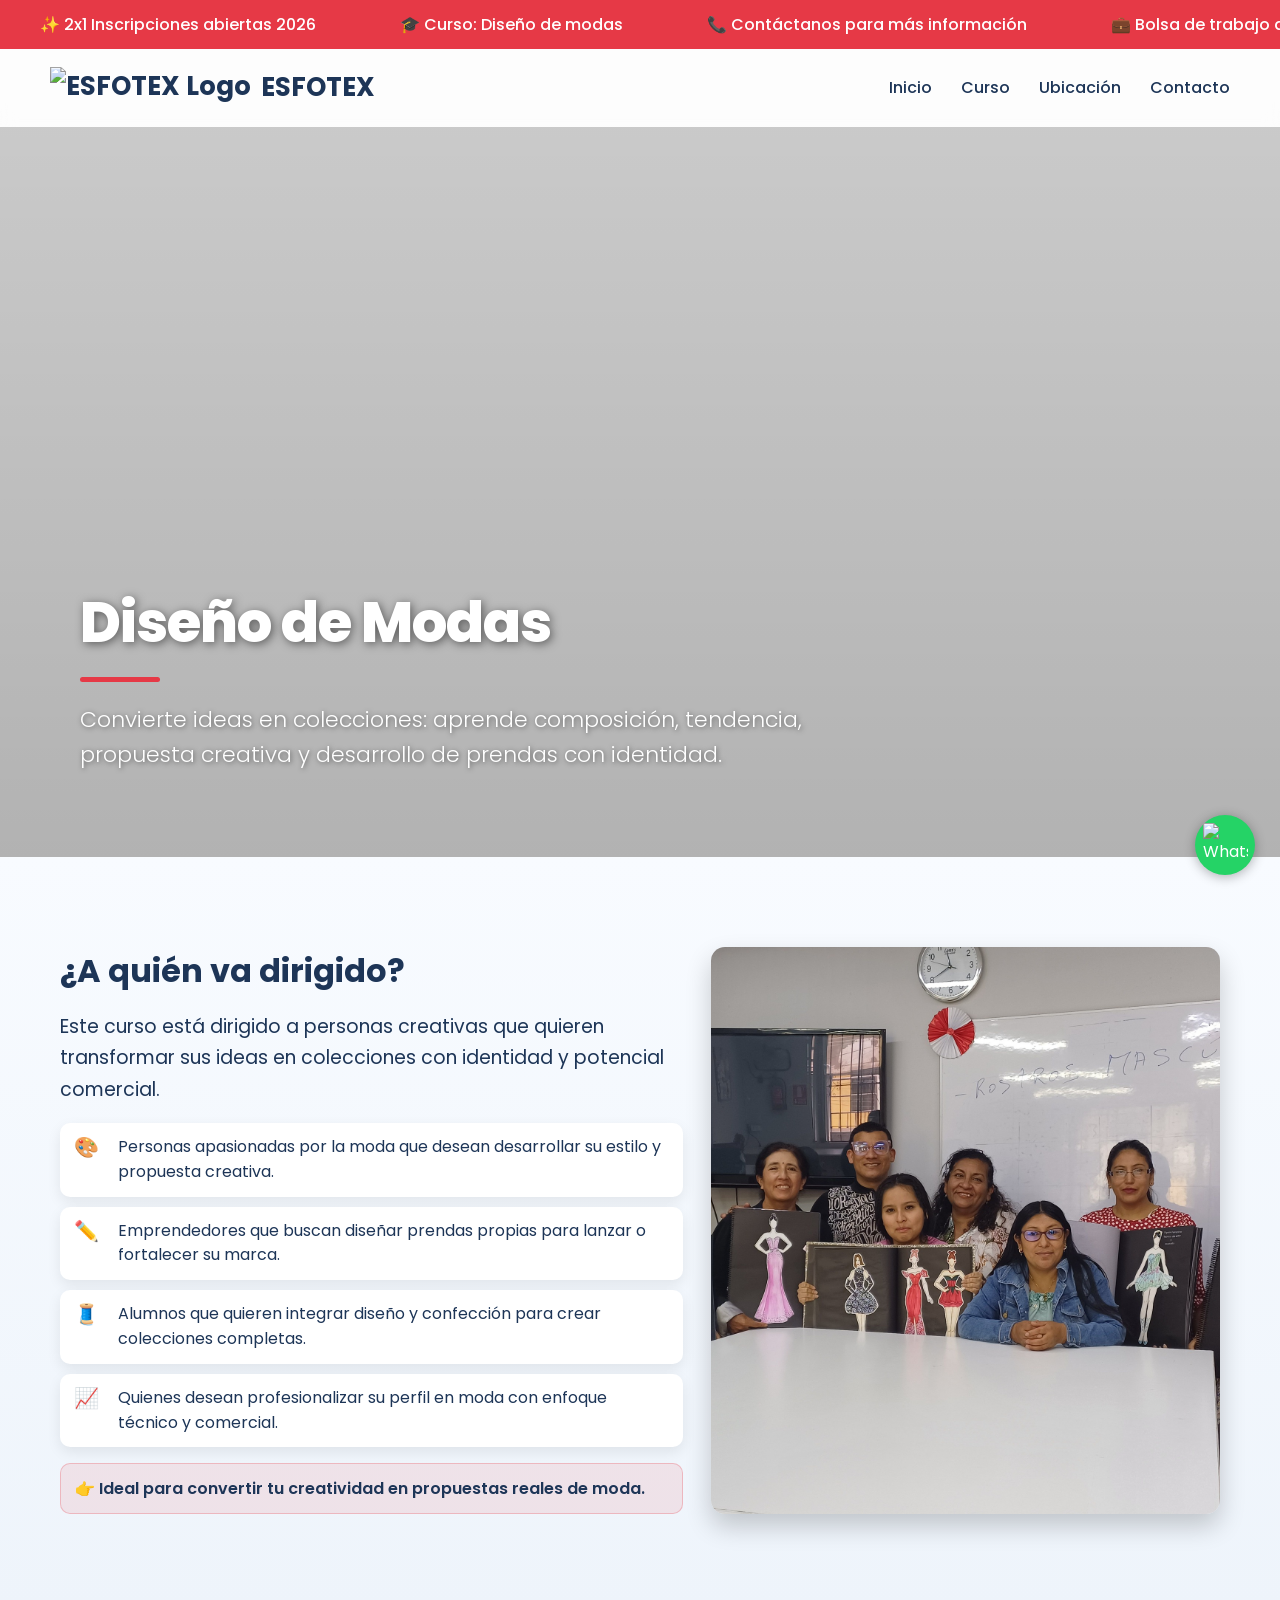
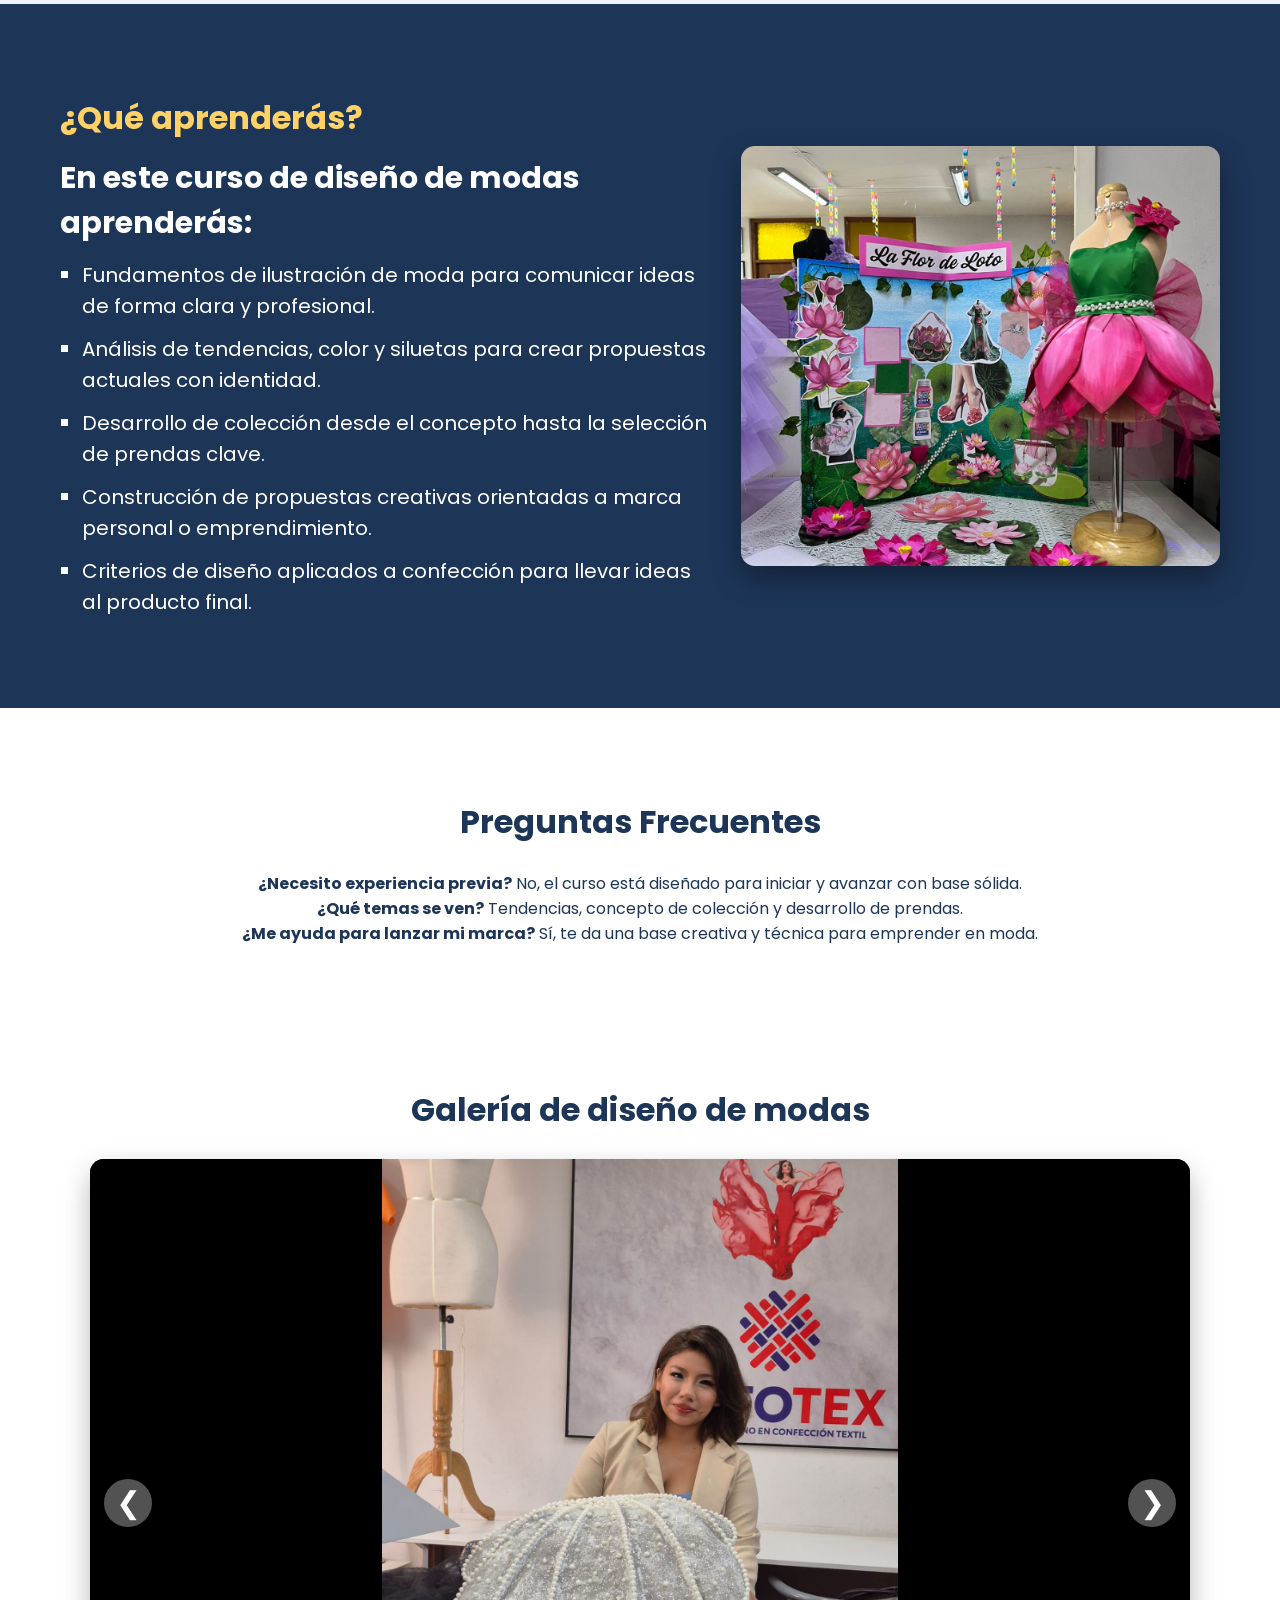
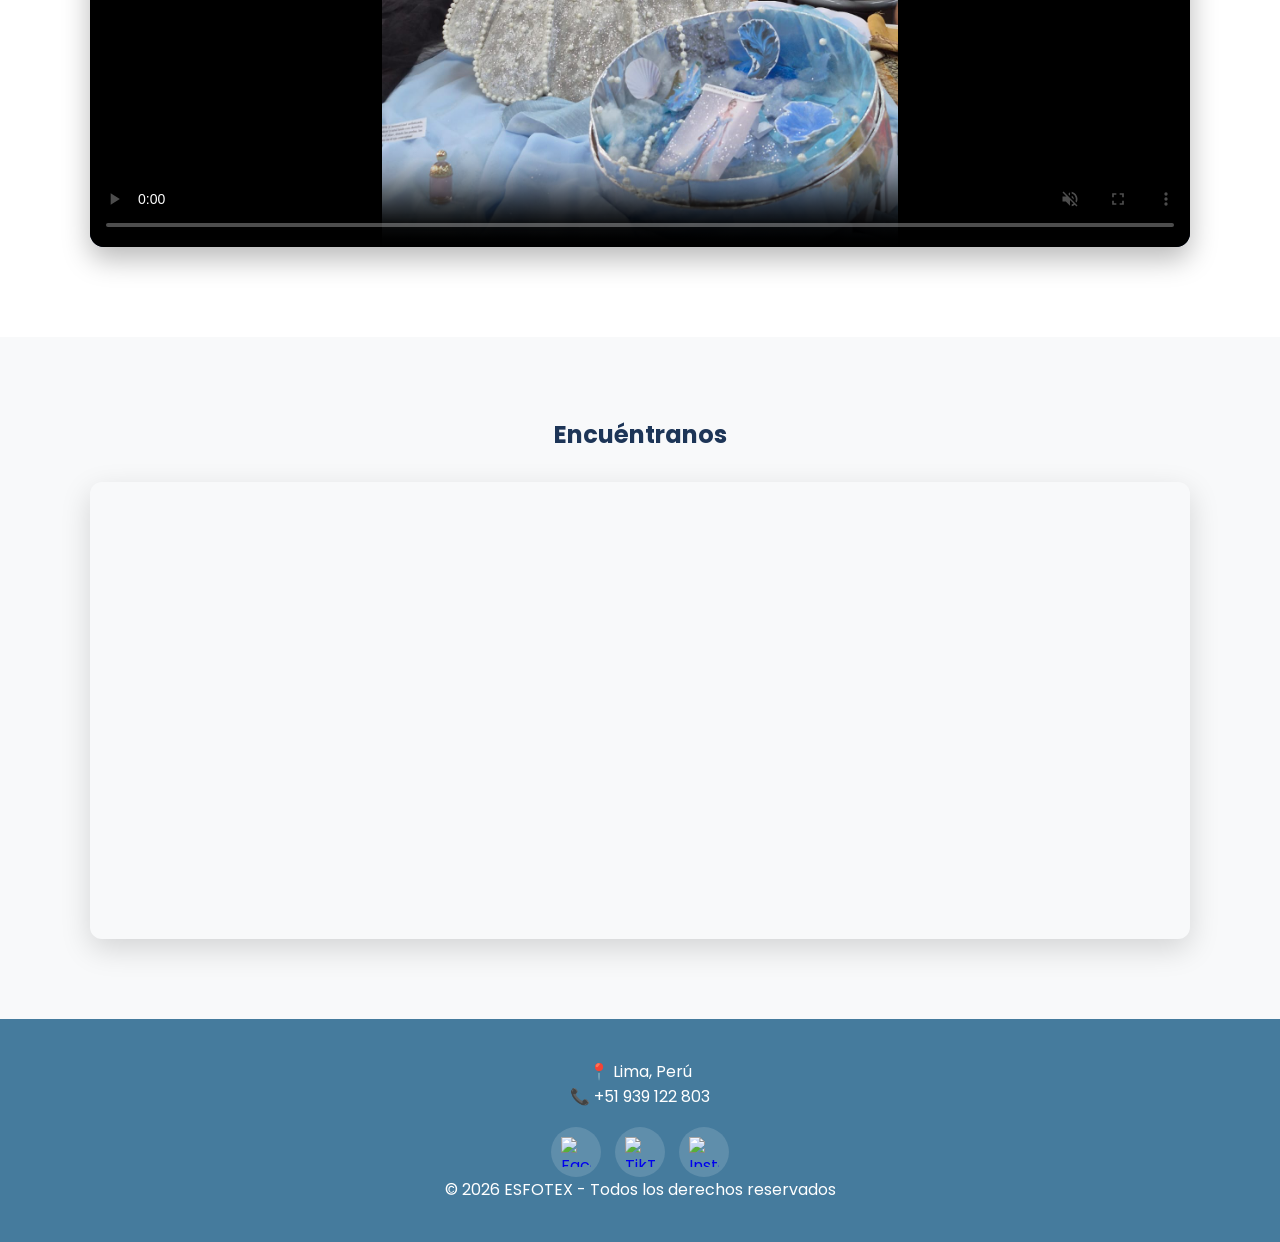
==== DiseñoDeModas.html @ ea26a4de "Mejora carruseles con video y ajustes SEO de dominio" ====
<!DOCTYPE html>
<html lang="es">
<head>
<meta charset="UTF-8">
<meta name="viewport" content="width=device-width, initial-scale=1.0">
<title>Curso de Diseño de Modas en Los Olivos | ESFOTEX</title>
<meta name="description" content="Curso de Diseño de Modas en Los Olivos, Lima. Aprende creatividad, tendencia y desarrollo de colecciones para confección profesional en ESFOTEX.">
<meta name="robots" content="index, follow">
<meta property="og:locale" content="es_PE">
<meta property="og:type" content="website">
<meta property="og:title" content="Curso de Diseño de Modas en Los Olivos | ESFOTEX">
<meta property="og:description" content="Formación en diseño, tendencia y desarrollo de prendas en Los Olivos.">
<meta property="og:image" content="img/diseño-portada.jpg">
<meta property="og:url" content="https://esfotex.edu.pe/DiseñoDeModas.html">
<meta property="og:site_name" content="ESFOTEX">
<meta name="twitter:card" content="summary_large_image">
<link rel="canonical" href="https://esfotex.edu.pe/DiseñoDeModas.html">
<link href="https://fonts.googleapis.com/css2?family=Poppins:wght@300;400;600;700&display=swap" rel="stylesheet">
<link rel="stylesheet" href="css/style.css">
<link rel="icon" type="image/png" href="img/logo.png">
<script type="application/ld+json">
{
	"@context": "https://schema.org",
	"@type": "Course",
	"name": "Diseño de Modas",
	"description": "Curso de diseño de modas orientado a creatividad, tendencias y desarrollo de colecciones.",
	"provider": {
		"@type": "Organization",
		"name": "ESFOTEX"
	},
	"educationalCredentialAwarded": "Certificación ESFOTEX",
	"inLanguage": "es",
	"about": ["diseño de modas", "colecciones", "confección", "Los Olivos"]
}
</script>
<script type="application/ld+json">
{
	"@context": "https://schema.org",
	"@type": "FAQPage",
	"mainEntity": [
		{
			"@type": "Question",
			"name": "¿Necesito saber dibujar para estudiar Diseño de Modas?",
			"acceptedAnswer": {
				"@type": "Answer",
				"text": "No es obligatorio. El curso te guía paso a paso en fundamentos de diseño, propuesta creativa y desarrollo de prendas."
			}
		},
		{
			"@type": "Question",
			"name": "¿Qué aprenderé en este curso?",
			"acceptedAnswer": {
				"@type": "Answer",
				"text": "Aprenderás tendencias, composición de colección, conceptos creativos y desarrollo de prendas con identidad."
			}
		},
		{
			"@type": "Question",
			"name": "¿Este curso me ayuda a crear mi marca?",
			"acceptedAnswer": {
				"@type": "Answer",
				"text": "Sí, te brinda base creativa y técnica para iniciar propuestas propias y proyectos de moda."
			}
		}
	]
}
</script>
</head>
<body>

<div class="marquee-bar">
	<div class="marquee-content">
		<a href="index.html#beneficios">✨ 2x1 Inscripciones abiertas 2026</a>
		<a href="#curso">🎓 Curso: Diseño de modas</a>
		<a href="#contacto">📞 Contáctanos para más información</a>
		<a href="https://wa.me/51939122803?text=Hola%20ESFOTEX%2C%20quisiera%20informaci%C3%B3n%20sobre%20sus%20cursos.%20%C2%BFMe%20pueden%20ayudar%3F">💼 Bolsa de trabajo disponible</a>
		<a href="index.html#quienes">🏆 +15 años de experiencia</a>
	</div>
</div>

<header>
	<div class="logo"><img src="img/logo.png" alt="ESFOTEX Logo" class="logo-img"> ESFOTEX</div>
	<nav id="nav">
		<a href="index.html">Inicio</a>
		<a href="#curso">Curso</a>
		<a href="#mapa">Ubicación</a>
		<a href="https://wa.me/51939122803?text=Hola%20ESFOTEX%2C%20quisiera%20informaci%C3%B3n%20sobre%20sus%20cursos.%20%C2%BFMe%20pueden%20ayudar%3F">Contacto</a>
	</nav>
	<div class="menu-toggle" onclick="toggleMenu()">☰</div>
</header>

<section id="hero" class="hero-large hero-course" style="background:linear-gradient(rgba(0,0,0,.2),rgba(0,0,0,.3)),url('img/diseño-portada.jpg');background-size:cover;background-position:center;">
	<div class="hero-course-copy">
		<h1>Diseño de Modas</h1>
		<p>Convierte ideas en colecciones: aprende composición, tendencia, propuesta creativa y desarrollo de prendas con identidad.</p>
	</div>
</section>

<section class="section audience-section">
	<div class="audience-layout">
		<div class="audience-copy">
			<h2>¿A quién va dirigido?</h2>
			<p class="audience-lead">Este curso está dirigido a personas creativas que quieren transformar sus ideas en colecciones con identidad y potencial comercial.</p>
			<ul class="audience-list">
				<li><span class="audience-icon">🎨</span><span>Personas apasionadas por la moda que desean desarrollar su estilo y propuesta creativa.</span></li>
				<li><span class="audience-icon">✏️</span><span>Emprendedores que buscan diseñar prendas propias para lanzar o fortalecer su marca.</span></li>
				<li><span class="audience-icon">🧵</span><span>Alumnos que quieren integrar diseño y confección para crear colecciones completas.</span></li>
				<li><span class="audience-icon">📈</span><span>Quienes desean profesionalizar su perfil en moda con enfoque técnico y comercial.</span></li>
			</ul>
			<p class="audience-note">👉 Ideal para convertir tu creatividad en propuestas reales de moda.</p>
		</div>
		<div class="audience-media">
			<img src="img/diseño_intro.jpg" alt="Curso de diseño de modas en ESFOTEX" loading="lazy">
		</div>
	</div>
</section>

<section id="curso" class="section course-learn-section">
	<div class="course-learn-layout">
		<div class="course-learn-copy">
			<h2>¿Qué aprenderás?</h2>
			<p class="course-learn-intro">En este curso de diseño de modas aprenderás:</p>
			<ul class="course-learn-list">
				<li>Fundamentos de ilustración de moda para comunicar ideas de forma clara y profesional.</li>
				<li>Análisis de tendencias, color y siluetas para crear propuestas actuales con identidad.</li>
				<li>Desarrollo de colección desde el concepto hasta la selección de prendas clave.</li>
				<li>Construcción de propuestas creativas orientadas a marca personal o emprendimiento.</li>
				<li>Criterios de diseño aplicados a confección para llevar ideas al producto final.</li>
			</ul>
		</div>
		<div class="fade-carousel" data-carousel-key="diseno-fade" aria-label="Carrusel de diseño de modas">
		</div>
	</div>
</section>

<section class="section">
	<h2>Preguntas Frecuentes</h2>
	<p><strong>¿Necesito experiencia previa?</strong> No, el curso está diseñado para iniciar y avanzar con base sólida.</p>
	<p><strong>¿Qué temas se ven?</strong> Tendencias, concepto de colección y desarrollo de prendas.</p>
	<p><strong>¿Me ayuda para lanzar mi marca?</strong> Sí, te da una base creativa y técnica para emprender en moda.</p>
</section>

<section class="section machine-gallery-section">
	<h2>Galería de diseño de modas</h2>
	<div class="machine-carousel" data-carousel-key="diseno-gallery" aria-label="Carrusel de diseño de modas">
		<button class="machine-carousel-btn machine-carousel-prev" type="button" aria-label="Imagen anterior">&#10094;</button>
		<button class="machine-carousel-btn machine-carousel-next" type="button" aria-label="Imagen siguiente">&#10095;</button>
	</div>
</section>

<section id="mapa" class="map-section">
	<h2>Encuéntranos</h2>
	<div class="map-container">
		<iframe src="https://www.google.com/maps/embed?pb=!1m18!1m12!1m3!1d3903.0002546383166!2d-77.08265209999999!3d-11.9744838!2m3!1f0!2f0!3f0!3m2!1i1024!2i768!4f13.1!3m3!1m2!1s0x9105cf167b0f1ec7%3A0x88a87dd2331f4fb0!2sESFOTEX!5e0!3m2!1ses!2spe!4v1771445108299!5m2!1ses!2spe" width="100%" height="450" style="border:0;" allowfullscreen="" loading="lazy" referrerpolicy="no-referrer-when-downgrade"></iframe>
	</div>
</section>

<footer id="contacto">
	<p>📍 Lima, Perú</p>
	<p>📞 +51 939 122 803</p>
	<div class="social-links" aria-label="Redes sociales ESFOTEX">
		<a href="https://www.facebook.com/esfotex" class="social-link" target="_blank" rel="noopener noreferrer" aria-label="Facebook ESFOTEX">
			<img src="img/Fb_icon.png" alt="Facebook" loading="lazy" decoding="async">
		</a>
		<a href="https://www.tiktok.com/@esfotexperu" class="social-link" target="_blank" rel="noopener noreferrer" aria-label="TikTok ESFOTEX">
			<img src="img/Tik_ico.png" alt="TikTok" loading="lazy" decoding="async">
		</a>
		<a href="https://www.instagram.com/esfotex" class="social-link" target="_blank" rel="noopener noreferrer" aria-label="Instagram ESFOTEX">
			<img src="img/Ig_ico.png" alt="Instagram" loading="lazy" decoding="async">
		</a>
	</div>
	<p>© 2026 ESFOTEX - Todos los derechos reservados</p>
</footer>

<a href="https://wa.me/51939122803?text=Hola%20ESFOTEX%2C%20quisiera%20informaci%C3%B3n%20sobre%20sus%20cursos.%20%C2%BFMe%20pueden%20ayudar%3F" class="whatsapp"><img src="img/WhatsApp_icon.png" alt="WhatsApp"></a>

<script src="js/carousels-config.js"></script>
<script src="js/script.js"></script>
</body>
</html>
---- css/style.css ----
:root{
--rojo:#e63946;
--rojo-hover:#d62839;
--azul:#1d3557;
--azul-claro:#457b9d;
--gris:#f8f9fa;
--blanco:#ffffff;
}

*{margin:0;padding:0;box-sizing:border-box;}

html{
scroll-behavior:smooth;
}

body{
font-family:'Poppins',sans-serif;
background:var(--blanco);
color:var(--azul);
}

section[id], footer[id]{
scroll-margin-top:130px;
}

/* MARQUEE BAR */
.marquee-bar{
background:var(--rojo);
color:white;
overflow:hidden;
white-space:nowrap;
padding:12px 0;
position:fixed;
top:0;
width:100%;
z-index:1001;
}

.marquee-content{
display:inline-block;
animation:marquee 30s linear infinite;
}

.marquee-content:hover{
animation-play-state:paused;
}

.marquee-content a{
color:white;
text-decoration:none;
padding:0 40px;
font-weight:500;
transition:opacity 0.3s;
}

.marquee-content a:hover{
opacity:0.8;
}

@keyframes marquee{
0%{transform:translateX(0);}
100%{transform:translateX(-50%);}
}

/* HEADER */
header{
display:flex;
justify-content:space-between;
align-items:center;
padding:20px 50px;
position:fixed;
top:47px;
width:100%;
background:rgba(255,255,255,0.95);
backdrop-filter:blur(8px);
z-index:1000;
}

.logo{
font-size:26px;
font-weight:700;
color:var(--azul);
display:flex;
align-items:center;
gap:10px;
}

.logo-img{
height:40px;
width:auto;
}

nav a{
margin-left:25px;
text-decoration:none;
color:var(--azul);
font-weight:500;
transition:.3s;
}

nav a:hover{color:var(--rojo);}

.menu-toggle{display:none; font-size:24px;cursor:pointer;}

/* HERO LARGE */
.hero-large{
height:90vh;
margin-top:47px;
background:linear-gradient(rgba(0,0,0,.2),rgba(0,0,0,.3)),url("../img/hero.png");
background-size:cover;
background-position:center;
display:flex;
align-items:center;
justify-content:flex-start;
color:white;
padding:20px 80px;
transition:background-image 1s ease-in-out;
position:relative;
overflow:hidden;
}

.hero-large > *{
position:relative;
z-index:1;
}

.hero-large.hero-fade-enabled{
background:none !important;
}

.hero-bg-layer{
position:absolute;
inset:0;
background-size:cover;
background-position:center;
pointer-events:none;
z-index:0;
}

.hero-bg-next{
opacity:0;
transition:opacity .65s ease-in-out;
}

.hero-bg-next.is-visible{
opacity:1;
}

.hero-text{
max-width:600px;
text-align:left;
animation:fadeInUp 1s ease;
}

.hero-course{
position:relative;
display:block;
}

.hero-course-copy{
position:absolute;
left:80px;
bottom:55px;
max-width:760px;
color:var(--blanco);
}

.hero-course-copy h1{
font-size:64px;
line-height:1.05;
margin-bottom:12px;
font-weight:800;
text-shadow:2px 4px 14px rgba(0,0,0,0.55);
}

.hero-course-copy p{
font-size:22px;
line-height:1.45;
font-weight:400;
text-shadow:1px 2px 10px rgba(0,0,0,0.55);
}

.hero-large h1{
font-size:56px;
font-weight:800;
margin-bottom:20px;
line-height:1.2;
text-shadow:2px 2px 10px rgba(0,0,0,0.5);
letter-spacing:-1px;
}

.hero-large h1::after{
content:'';
display:block;
width:80px;
height:5px;
background:var(--rojo);
margin-top:20px;
border-radius:3px;
}

.hero-large p{
font-size:22px;
margin-bottom:30px;
line-height:1.6;
font-weight:300;
text-shadow:1px 1px 5px rgba(0,0,0,0.5);
}

@keyframes fadeInUp{
0%{
opacity:0;
transform:translateY(30px);
}
100%{
opacity:1;
transform:translateY(0);
}
}

.btn-primary{
background:var(--rojo);
color:white;
padding:12px 30px;
border-radius:8px;
text-decoration:none;
transition:.4s;
}

.btn-primary:hover{
background:var(--rojo-hover);
transform:translateY(-3px);
}

/* SECTIONS */
.section{padding:90px 60px;text-align:center;}
.section h2{font-size:32px;margin-bottom:25px;color:var(--azul);}

.section-copy{
max-width:920px;
margin:0 auto 20px;
font-size:18px;
line-height:1.7;
}

.about-section{
padding:0;
}

.about-hero-full{
width:100%;
min-height:90vh;
background:linear-gradient(rgba(0,0,0,.25),rgba(0,0,0,.45)),url("../img/acercade.jpg");
background-size:cover;
background-position:center;
display:flex;
align-items:center;
justify-content:center;
padding:40px 24px;
}

.about-overlay{
width:min(1100px,100%);
text-align:center;
color:var(--blanco);
background:rgba(8,23,63,0.45);
border:1px solid rgba(255,255,255,0.28);
border-radius:18px;
backdrop-filter:blur(2px);
padding:36px 22px;
}

.about-overlay h2{
font-size:54px;
line-height:1.1;
margin-bottom:26px;
color:var(--blanco);
text-shadow:2px 2px 10px rgba(0,0,0,0.45);
}

.about-points{
display:grid;
grid-template-columns:repeat(3,minmax(0,1fr));
gap:14px;
}

.about-point-card{
margin:0;
padding:18px 16px;
border-radius:12px;
background:rgba(255,255,255,0.14);
border:1px solid rgba(255,255,255,0.3);
text-align:left;
}

.about-point-card h3{
margin:0 0 8px;
font-size:28px;
font-weight:700;
color:var(--blanco);
}

.about-point-card p{
margin:0;
font-size:16px;
line-height:1.6;
color:var(--blanco);
}

.audience-section{
background:linear-gradient(180deg,#f8fbff 0%, #eef4fb 100%);
}

.audience-layout{
max-width:1180px;
margin:0 auto;
display:grid;
grid-template-columns:1.1fr .9fr;
gap:28px;
align-items:stretch;
}

.audience-copy{
text-align:left;
}

.audience-copy h2{
margin-bottom:16px;
}

.audience-lead{
font-size:19px;
line-height:1.65;
margin-bottom:18px;
color:var(--azul);
}

.audience-list{
list-style:none;
display:grid;
gap:10px;
margin:0;
padding:0;
}

.audience-list li{
display:grid;
grid-template-columns:34px 1fr;
align-items:start;
gap:10px;
background:var(--blanco);
padding:12px 14px;
border-radius:10px;
box-shadow:0 5px 14px rgba(0,0,0,0.08);
line-height:1.55;
}

.audience-icon{
font-size:20px;
line-height:1.2;
}

.audience-note{
margin-top:16px;
padding:12px 14px;
background:rgba(230,57,70,0.1);
border:1px solid rgba(230,57,70,0.25);
border-radius:10px;
font-weight:600;
color:var(--azul);
}

.audience-media{
border-radius:14px;
overflow:hidden;
box-shadow:0 12px 26px rgba(0,0,0,0.2);
min-height:340px;
}

.audience-media img{
width:100%;
height:100%;
object-fit:cover;
display:block;
}

.course-learn-section{
background:var(--azul);
color:var(--blanco);
}

.course-learn-section h2{
color:#ffd166;
margin-bottom:14px;
}

.course-learn-layout{
max-width:1180px;
margin:0 auto;
display:grid;
grid-template-columns:1.15fr .85fr;
gap:34px;
align-items:center;
}

.course-learn-copy{
text-align:left;
}

.course-learn-intro{
font-size:30px;
font-weight:700;
margin-bottom:14px;
}

.course-learn-list{
list-style:square;
padding-left:22px;
display:grid;
gap:12px;
font-size:20px;
line-height:1.55;
}

.patronaje-learn-section{
background:linear-gradient(180deg,#ffffff 0%, #f6f9ff 100%);
}

.patronaje-learn-intro{
max-width:840px;
margin:0 auto 18px;
font-size:18px;
line-height:1.6;
color:var(--azul);
}

.patronaje-learn-grid{
max-width:980px;
margin:0 auto;
display:grid;
grid-template-columns:repeat(2,minmax(0,1fr));
gap:16px;
text-align:left;
}

.patronaje-learn-card{
background:var(--blanco);
border:1px solid #dce7f7;
border-radius:12px;
padding:0 16px;
box-shadow:0 8px 20px rgba(0,0,0,0.08);
}

.patronaje-learn-card summary{
cursor:pointer;
font-size:21px;
font-weight:700;
color:var(--azul-claro);
padding:16px 0;
}

.patronaje-learn-card ul{
margin:0 0 16px;
padding-left:20px;
display:grid;
gap:8px;
line-height:1.5;
color:var(--azul);
}

.patronaje-placeholder-slide{
display:flex;
align-items:center;
justify-content:center;
background:#e8eef8;
border:2px dashed #9aabcf;
border-radius:8px;
color:#667a99;
font-size:14px;
font-weight:500;
min-height:280px;
position:relative;
}

.patronaje-placeholder-slide::before{
content:"📸";
font-size:48px;
position:absolute;
top:50%;
left:50%;
transform:translate(-50%,-50%);
opacity:0.4;
}

.patronaje-track-section{
background:linear-gradient(180deg,#ffffff 0%, #f6f9ff 100%);
}

.patronaje-track-intro{
max-width:900px;
margin:0 auto 20px;
font-size:18px;
line-height:1.6;
color:var(--azul);
}

.patronaje-track-grid{
max-width:1180px;
margin:0 auto;
display:grid;
grid-template-columns:repeat(2,minmax(0,1fr));
gap:20px;
align-items:start;
text-align:left;
}

.patronaje-track-card{
background:var(--blanco);
border-radius:14px;
padding:16px;
box-shadow:0 10px 24px rgba(0,0,0,0.08);
}

.patronaje-track-card h3{
font-size:28px;
color:var(--azul-claro);
margin-bottom:12px;
}

.patronaje-mini-carousel{
aspect-ratio:16/9;
margin-bottom:28px;
}

.patronaje-track-details{
margin-top:20px;
}

.patronaje-track-details summary{
font-size:19px;
}

.fade-carousel{
position:relative;
width:100%;
min-height:420px;
border-radius:14px;
overflow:hidden;
box-shadow:0 12px 28px rgba(0,0,0,0.35);
}

.fade-slide{
position:absolute;
inset:0;
width:100%;
height:100%;
object-fit:cover;
opacity:0;
transition:opacity .9s ease;
}

.fade-slide.is-active{
opacity:1;
}

.machine-gallery-section{
padding-top:50px;
}

.machine-carousel{
position:relative;
max-width:1100px;
margin:0 auto;
aspect-ratio:16/10;
border-radius:14px;
overflow:hidden;
background:#08173f;
box-shadow:0 12px 28px rgba(0,0,0,0.28);
}

.machine-slide{
position:absolute;
inset:0;
width:100%;
height:100%;
display:block;
object-fit:contain;
opacity:0;
transition:opacity .9s ease;
z-index:0;
pointer-events:none;
}

.machine-slide[type="video"],
video.machine-slide{
background:#000;
}

.machine-slide.is-active{
opacity:1;
z-index:1;
pointer-events:auto;
}

.machine-carousel-btn{
position:absolute;
top:50%;
transform:translateY(-50%);
border:0;
width:48px;
height:48px;
border-radius:50%;
background:rgba(255,255,255,0.32);
color:var(--blanco);
font-size:30px;
line-height:1;
cursor:pointer;
display:grid;
place-items:center;
transition:background .25s ease, transform .2s ease;
z-index:2;
}

.machine-carousel-btn:hover{
background:rgba(255,255,255,0.5);
transform:translateY(-50%) scale(1.04);
}

.machine-carousel-prev{
left:14px;
}

.machine-carousel-next{
right:14px;
}

.section-cta{
display:inline-block;
margin-top:22px;
}

.pdf-preview{
max-width:1100px;
margin:auto;
}

.pdf-preview-frame{
width:100%;
height:600px;
border:0;
border-radius:12px;
}

.pdf-mobile-cta{
display:none;
}

.pdf-desktop-link{
display:block;
}

.dark{background:var(--azul);color:white;}
.dark h2{color:white;}

/* BENEFICIOS */
.beneficios-layout{
max-width:1100px;
margin:0 auto;
display:grid;
grid-template-columns:minmax(280px,420px) 1fr;
gap:24px;
align-items:start;
}

.benefits-grid{
display:grid;
gap:14px;
}

.benefit-card{
width:100%;
text-align:left;
border:none;
border-radius:12px;
padding:18px 18px;
background:rgba(255,255,255,0.14);
color:var(--blanco);
cursor:pointer;
transition:background .25s ease, transform .2s ease;
}

.benefit-card:hover{
transform:translateY(-2px);
background:rgba(255,255,255,0.2);
}

.benefit-card.is-active{
background:var(--blanco);
color:var(--azul);
}

.benefit-card-title{
display:block;
font-weight:600;
font-size:18px;
}

.benefit-mobile-detail{
display:none;
margin-top:10px;
font-size:15px;
line-height:1.5;
}

.beneficio-detalle{
background:var(--blanco);
color:var(--azul);
border-radius:14px;
padding:24px 24px;
min-height:220px;
text-align:left;
box-shadow:0 8px 24px rgba(0,0,0,0.12);
}

.beneficio-detalle h3{
margin-bottom:10px;
font-size:26px;
}

.beneficio-detalle p{
font-size:17px;
line-height:1.65;
}

/* GALERÍA */
.gallery-grid{
display:grid;
grid-template-columns:repeat(auto-fit,minmax(200px,1fr));
gap:15px;
}

.course-card{
text-decoration:none;
color:inherit;
display:block;
border-radius:8px;
transition:transform .3s ease;
box-shadow:0 8px 18px rgba(0,0,0,0.12);
}

.course-card:hover{
transform:scale(1.04);
box-shadow:0 14px 28px rgba(0,0,0,0.2);
}

.gallery-grid img{
width:100%;
height:180px;
object-fit:cover;
border-radius:8px;
}

.course-title{
margin-top:10px;
font-weight:600;
color:var(--azul);
}

.specializations-showcase{
background:linear-gradient(180deg,#ffffff 0%, #f3f7ff 100%);
}

.specializations-grid{
grid-template-columns:repeat(3,minmax(0,1fr));
gap:20px;
max-width:1180px;
margin:0 auto;
}

.specialization-card{
border-radius:14px;
overflow:hidden;
background:var(--blanco);
}

.specialization-card img{
height:230px;
object-fit:cover;
border-radius:14px 14px 0 0;
}

.specialization-card .course-title{
margin:0;
padding:12px 12px 14px;
font-size:17px;
line-height:1.4;
}

/* CERTIFICADO */
.certificado-section{
padding-top:40px;
padding-bottom:40px;
}

.certificado-subtitulo{
font-size:20px;
font-weight:500;
color:var(--azul-claro);
margin-bottom:10px;
}

.certificado-nombre{
font-size:36px;
font-weight:700;
color:var(--azul);
margin-bottom:18px;
}

.certificado-img{
width:min(100%,900px);
height:auto;
border-radius:12px;
box-shadow:0 10px 25px rgba(0,0,0,0.15);
}

.certificado-trigger{
border:none;
background:transparent;
padding:0;
cursor:pointer;
}

.certificado-trigger .certificado-img{
transition:transform .25s ease;
}

.certificado-trigger:hover .certificado-img{
transform:scale(1.02);
}

.lightbox{
position:fixed;
inset:0;
display:none;
align-items:center;
justify-content:center;
padding:20px;
background:rgba(0,0,0,0.85);
z-index:1200;
}

.lightbox.open{
display:flex;
}

.lightbox-img{
max-width:min(100%,1100px);
max-height:90vh;
width:auto;
height:auto;
border-radius:12px;
box-shadow:0 12px 35px rgba(0,0,0,0.4);
}

.lightbox-close{
position:absolute;
top:18px;
right:24px;
border:none;
background:transparent;
color:var(--blanco);
font-size:44px;
line-height:1;
cursor:pointer;
}

/* HORARIOS */
.horarios-intro{
max-width:900px;
margin:0 auto 28px;
}

.horarios-grid{
display:grid;
grid-template-columns:repeat(auto-fit,minmax(250px,1fr));
gap:20px;
max-width:1100px;
margin:0 auto;
}

.horario-card{
background:var(--blanco);
border-radius:12px;
padding:24px 20px;
box-shadow:0 8px 18px rgba(0,0,0,0.1);
text-align:left;
}

.horario-card h3{
color:var(--azul);
margin-bottom:12px;
font-size:22px;
}

.horario-card p{
margin-bottom:8px;
}

.horario-cursos{
color:var(--azul-claro);
font-weight:600;
}

/* TESTIMONIOS */
.testimonials-grid{
display:flex;
gap:20px;
flex-wrap:wrap;
justify-content:center;
}

.testimonial{
background:var(--blanco);
padding:20px;
border-radius:8px;
width:250px;
font-style:italic;
}

/* CTA FINAL */
.cta{
background:var(--rojo);
color:white;
padding:60px 20px;
text-align:center;
}

.cta h2{
margin-bottom:20px;
}

.cta .btn-primary{
display:inline-block;
background:var(--rojo-hover);
border:2px solid var(--blanco);
}

.faq-section{
background:var(--gris);
}

.faq-list{
max-width:920px;
margin:0 auto;
display:grid;
gap:12px;
text-align:left;
}

.faq-item{
background:var(--blanco);
border-radius:10px;
padding:0 16px;
box-shadow:0 6px 16px rgba(0,0,0,0.08);
}

.faq-item summary{
cursor:pointer;
font-weight:600;
color:var(--azul);
padding:16px 0;
}

.faq-item p{
padding:0 0 16px;
line-height:1.6;
color:var(--azul);
}

/* FOOTER */
footer{
background:var(--azul-claro);
color:white;
padding:40px;
text-align:center;
}

.footer-grid{
max-width:1200px;
margin:0 auto;
display:grid;
grid-template-columns:repeat(4,minmax(0,1fr));
gap:18px;
align-items:start;
}

.footer-title{
font-size:34px;
margin-bottom:20px;
color:var(--blanco);
}

.footer-item{
display:flex;
flex-direction:column;
align-items:center;
text-align:center;
padding:10px 8px;
}

.footer-icon{
width:46px;
height:46px;
object-fit:contain;
margin-bottom:10px;
}

.footer-item h3{
font-size:22px;
margin-bottom:8px;
color:var(--blanco);
}

.footer-item p{
font-size:16px;
line-height:1.5;
}

.footer-copy{
margin-top:22px;
font-size:14px;
opacity:.95;
}

.social-links{
display:flex;
justify-content:center;
align-items:center;
gap:14px;
margin-top:18px;
}

.social-link{
display:inline-flex;
align-items:center;
justify-content:center;
width:50px;
height:50px;
border-radius:50%;
background:rgba(255,255,255,0.14);
transition:transform .2s ease, background .2s ease;
}

.social-link:hover{
transform:translateY(-2px);
background:rgba(255,255,255,0.22);
}

.social-link img{
width:30px;
height:30px;
object-fit:contain;
}

/* WHATSAPP FLOAT */
.whatsapp{
position:fixed;
bottom:25px;
right:25px;
background:#25D366;
color:white;
width:60px;
height:60px;
border-radius:50%;
display:flex;
align-items:center;
justify-content:center;
text-decoration:none;
box-shadow:0 2px 12px rgba(0,0,0,.3);
}

.whatsapp img{
width:45px;
height:45px;
object-fit:contain;
}

/* RESPONSIVE */
@media(max-width:1024px){
.specializations-grid{
grid-template-columns:repeat(2,minmax(0,1fr));
}
}

@media(max-width:768px){
nav{display:none;flex-direction:column;background:white;position:absolute;top:80px;right:20px;padding:15px;border-radius:8px;box-shadow:0 8px 30px rgba(0,0,0,0.1);}
nav.active{display:flex;}
.menu-toggle{display:block;}

.hero-large{padding:20px 30px;}
.hero-large h1{font-size:36px;}
.hero-large p{font-size:18px;}

.section{
padding:70px 24px;
}

.section-copy{
font-size:16px;
}

.about-grid{
grid-template-columns:1fr;
}

.about-hero{
min-height:360px;
justify-content:center;
padding:20px;
background:linear-gradient(180deg, rgba(8,23,63,0.38) 0%, rgba(8,23,63,0.82) 100%),url("../img/acercade.jpg");
background-size:cover;
background-position:center;
}

.about-hero-content{
max-width:100%;
padding:20px 18px;
}

.about-hero-content h2{
font-size:33px;
}

.about-hero-content p{
font-size:16px;
}

.about-card-wide{
grid-column:auto;
}

.about-card h3,
.about-objectives summary{
font-size:21px;
}

.course-learn-layout{
grid-template-columns:1fr;
gap:22px;
}

.specializations-grid{
grid-template-columns:1fr;
gap:16px;
}

.specialization-card img{
height:220px;
}

.audience-layout{
grid-template-columns:1fr;
}

.audience-lead{
font-size:17px;
}

.audience-media{
min-height:240px;
}

.course-learn-intro{
font-size:22px;
}

.course-learn-list{
font-size:20px;
}

.patronaje-learn-grid{
grid-template-columns:1fr;
}

.patronaje-placeholder-slide{
min-height:220px;
}

.patronaje-placeholder-slide::before{
font-size:36px;
}

.patronaje-learn-card summary{
font-size:19px;
}

.patronaje-track-grid{
grid-template-columns:1fr;
}

.patronaje-track-card h3{
font-size:24px;
}

.fade-carousel{
min-height:260px;
}

.machine-carousel{
aspect-ratio:4/3;
}

.machine-carousel-btn{
width:40px;
height:40px;
font-size:24px;
}

.hero-course-copy{
left:30px;
bottom:30px;
max-width:88%;
}

.hero-course-copy h1{
font-size:40px;
}

.hero-course-copy p{
font-size:17px;
}

.pdf-preview-frame{
display:none;
}

.pdf-mobile-cta{
display:block;
margin-top:12px;
}

.pdf-mobile-cta .btn-primary{
display:inline-block;
}

.pdf-desktop-link{
display:none;
}

.certificado-nombre{
font-size:28px;
}

.certificado-subtitulo{
font-size:18px;
}

.beneficios-layout{
grid-template-columns:1fr;
}

.beneficio-detalle{
display:none;
}

.benefit-card{
background:rgba(255,255,255,0.16);
}

.benefit-card.is-active{
background:rgba(255,255,255,0.25);
color:var(--blanco);
}

.benefit-card.is-active .benefit-mobile-detail{
display:block;
}

.footer-grid{
display:flex;
gap:10px;
overflow-x:auto;
padding-bottom:8px;
scroll-snap-type:x mandatory;
}

.footer-item{
flex:0 0 170px;
scroll-snap-align:start;
background:rgba(255,255,255,0.08);
border-radius:10px;
}

.footer-title{
font-size:28px;
}

.footer-item h3{
font-size:18px;
}

.footer-item p{
font-size:14px;
}

.footer-copy{
margin-top:16px;
}

.social-links{
margin-top:14px;
gap:10px;
}

.social-link{
width:44px;
height:44px;
}

.social-link img{
width:26px;
height:26px;
}
}

.slider-section{
padding:80px 0;
background:#f8f9fa;
}

.slider{

position:relative;
max-width:1100px;
margin:auto;
overflow:hidden;
border-radius:12px;
box-shadow:0 10px 30px rgba(0,0,0,0.2);

}

.slides{

display:flex;
transition:transform 0.5s ease;

}

.slide{

min-width:100%;
height:450px;
object-fit:cover;

}

/* botones */

.prev, .next{

position:absolute;
top:50%;
transform:translateY(-50%);
background:rgba(0,0,0,0.5);
color:white;
border:none;
font-size:30px;
padding:10px 15px;
cursor:pointer;
border-radius:5px;

}

.prev{left:10px;}
.next{right:10px;}

.prev:hover, .next:hover{
background:var(--rojo);
}

/* dots */

.dots{

position:absolute;
bottom:15px;
width:100%;
text-align:center;

}

.dot{

height:12px;
width:12px;
margin:0 5px;
background:#ccc;
display:inline-block;
border-radius:50%;
cursor:pointer;

}

.dot.active{
background:var(--rojo);
}

.map-section{

padding:80px 20px;
text-align:center;
background:#f8f9fa;

}

.map-section h2{

color:var(--azul);
margin-bottom:30px;

}

.map-container{

max-width:1100px;
margin:auto;
border-radius:12px;
overflow:hidden;
box-shadow:0 10px 30px rgba(0,0,0,0.15);

}


/* ============================= */
/* ESTRUCTURA ACADÉMICA */
/* ============================= */

.estructura {
    padding: 100px 5%;
    background: linear-gradient(135deg, #0f2a6b, #d62828);
    border-radius: 40px;
    margin: 80px auto;
    color: white;
}

.estructura-container {
    max-width: 1300px;
    margin: auto;
}

.subtitulo {
    letter-spacing: 2px;
    font-size: 14px;
    font-weight: 600;
    opacity: 0.8;
    margin-bottom: 30px;
}

.estructura-top {
    display: flex;
    justify-content: space-between;
    align-items: flex-start;
    flex-wrap: wrap;
    gap: 40px;
}

.estructura h2 {
    font-size: 48px;
    font-weight: 800;
    line-height: 1.1;
}

.estructura h2 span {
    color: #ffffff;
}

.descripcion {
    max-width: 500px;
    font-size: 18px;
    line-height: 1.6;
}

/* CARDS */

.estructura-cards {
    margin-top: 60px;
    display: grid;
    grid-template-columns: repeat(auto-fit, minmax(220px, 1fr));
    gap: 25px;
}

.card {
    background: white;
    color: #111;
    padding: 30px 25px;
    border-radius: 20px;
    transition: 0.3s ease;
    box-shadow: 0 10px 30px rgba(0,0,0,0.15);
}

.card:hover {
    transform: translateY(-8px);
}

.numero {
    font-weight: bold;
    font-size: 14px;
    color: #d62828;
    margin-bottom: 15px;
}

.card p {
    font-size: 16px;
    line-height: 1.4;
}

/* Responsive: Hero Sobre Nosotros */
@media (max-width: 900px){
  .about-hero-full{
    min-height: 78vh;
    padding: 28px 14px;
    background-position: center top;
  }

  .about-overlay{
    width: 100%;
    padding: 22px 14px;
    border-radius: 14px;
    background: linear-gradient(180deg, rgba(8,23,63,0.62) 0%, rgba(8,23,63,0.48) 100%);
  }

  .about-overlay h2{
    font-size: 34px;
    line-height: 1.08;
    margin-bottom: 16px;
  }

  .about-points{
    grid-template-columns: 1fr;
    gap: 10px;
  }

  .about-point-card{
    padding: 14px 12px;
    border-radius: 10px;
    background: rgba(255,255,255,0.16);
  }

  .about-point-card h3{
    font-size: 21px;
    margin-bottom: 6px;
  }

  .about-point-card p{
    font-size: 14px;
    line-height: 1.45;
  }
}

@media (max-width: 480px){
  .about-hero-full{
    min-height: 72vh;
    padding: 20px 10px;
  }

  .about-overlay{
    padding: 16px 10px;
  }

  .about-overlay h2{
    font-size: 28px;
    margin-bottom: 12px;
  }

  .about-point-card{
    padding: 12px 10px;
  }

  .about-point-card h3{
    font-size: 18px;
  }

  .about-point-card p{
    font-size: 13px;
    line-height: 1.4;
  }
}
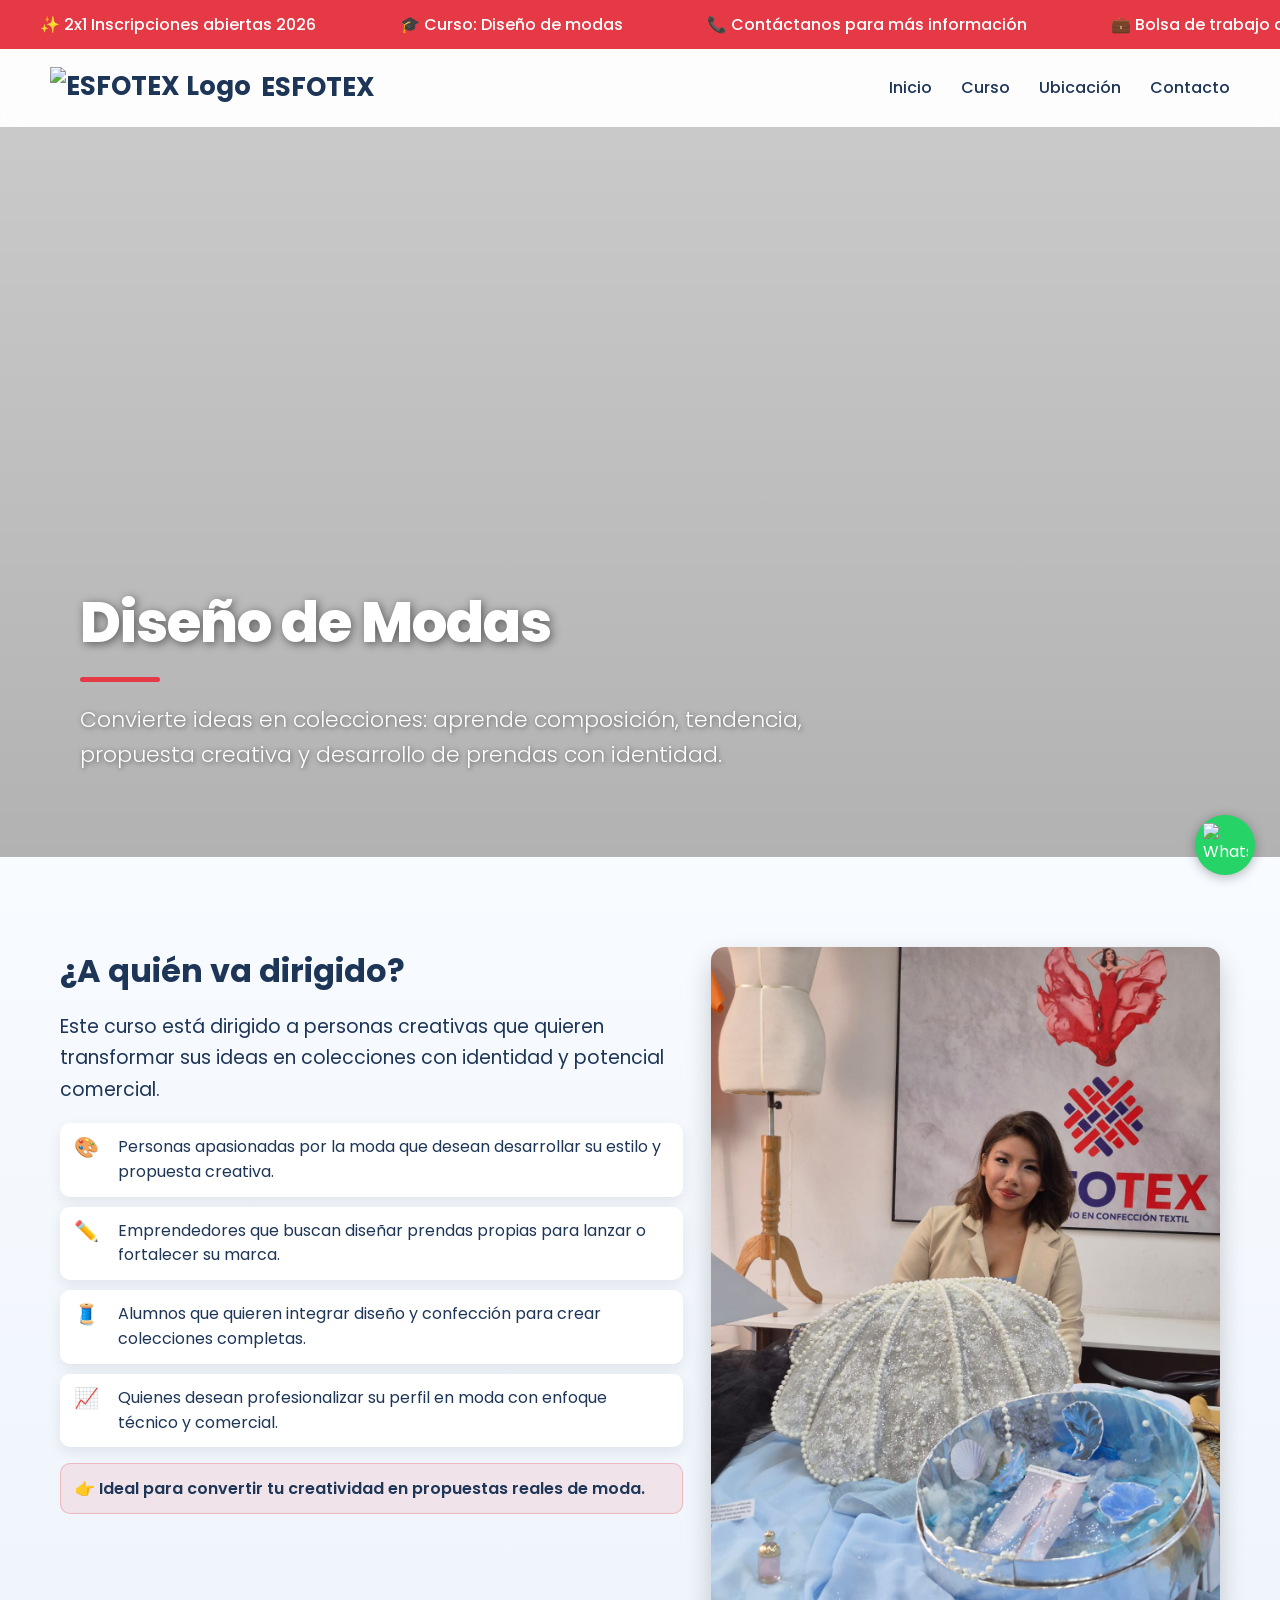
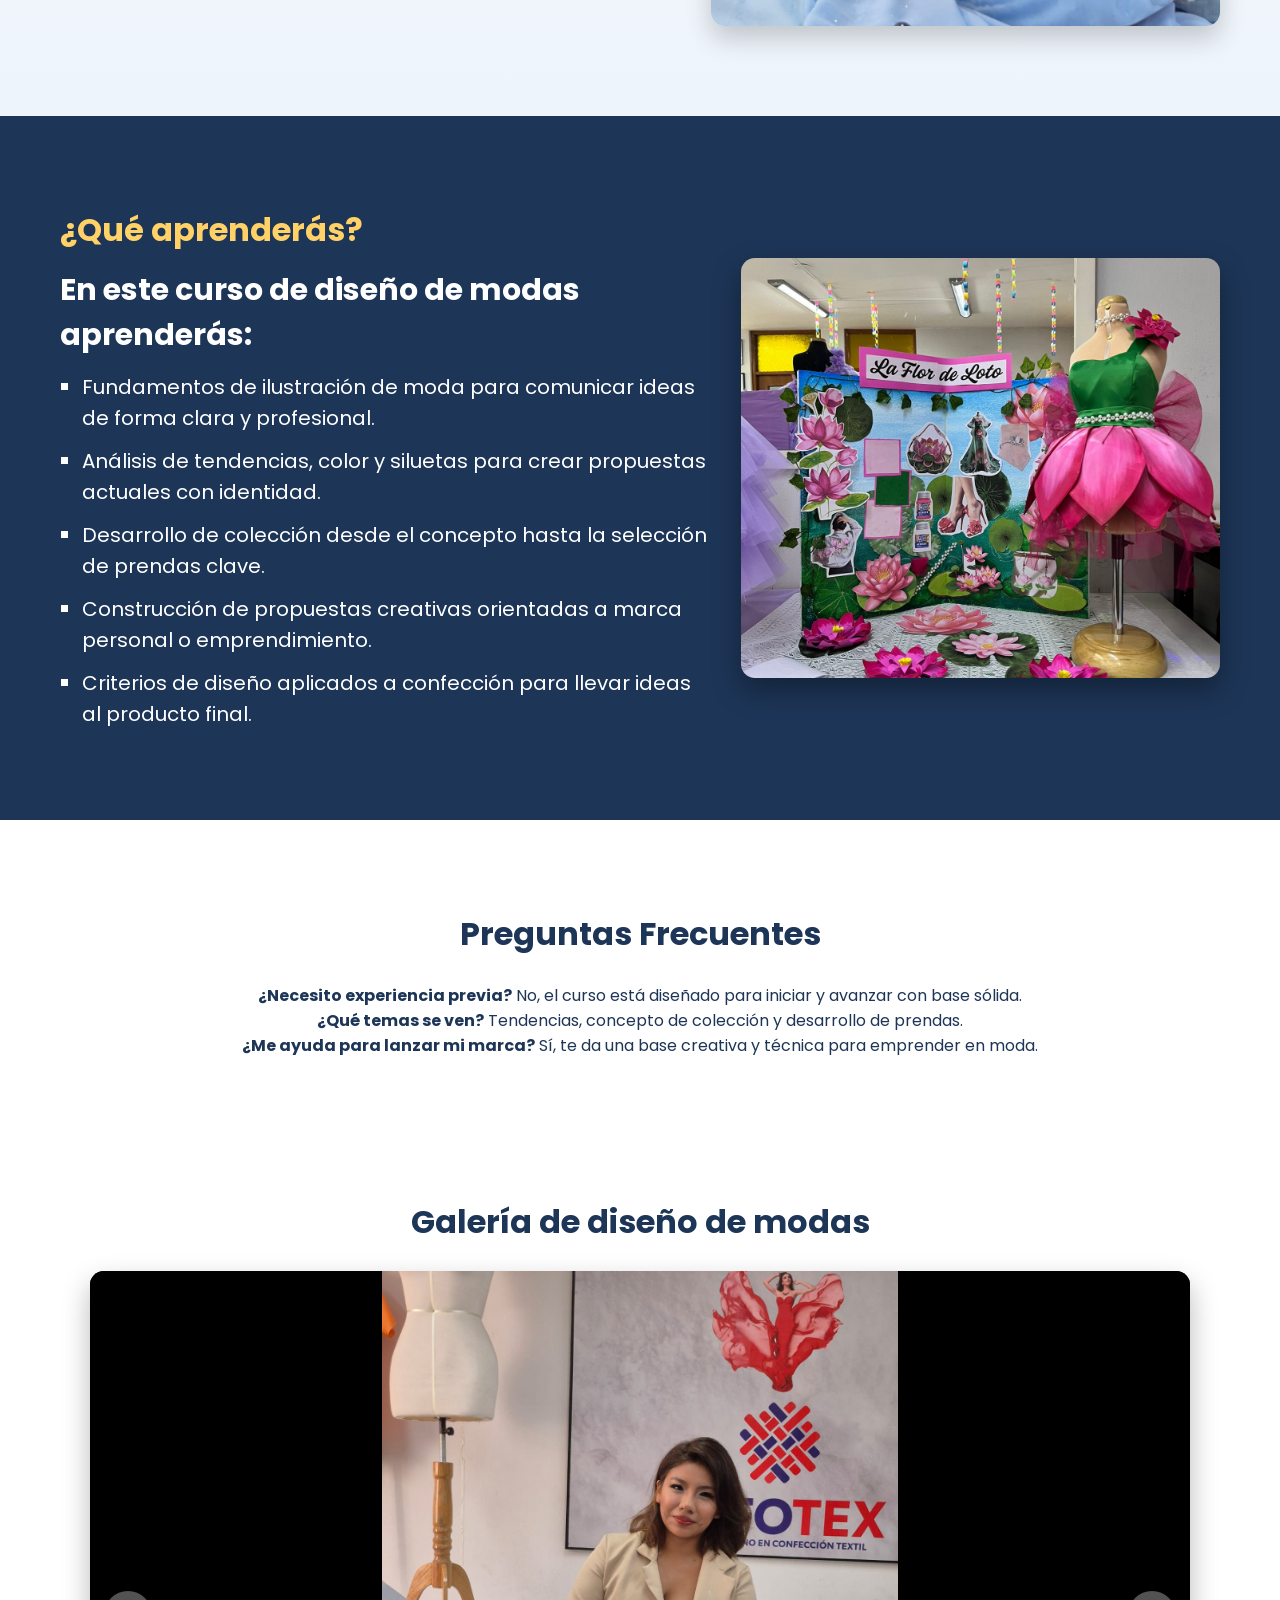
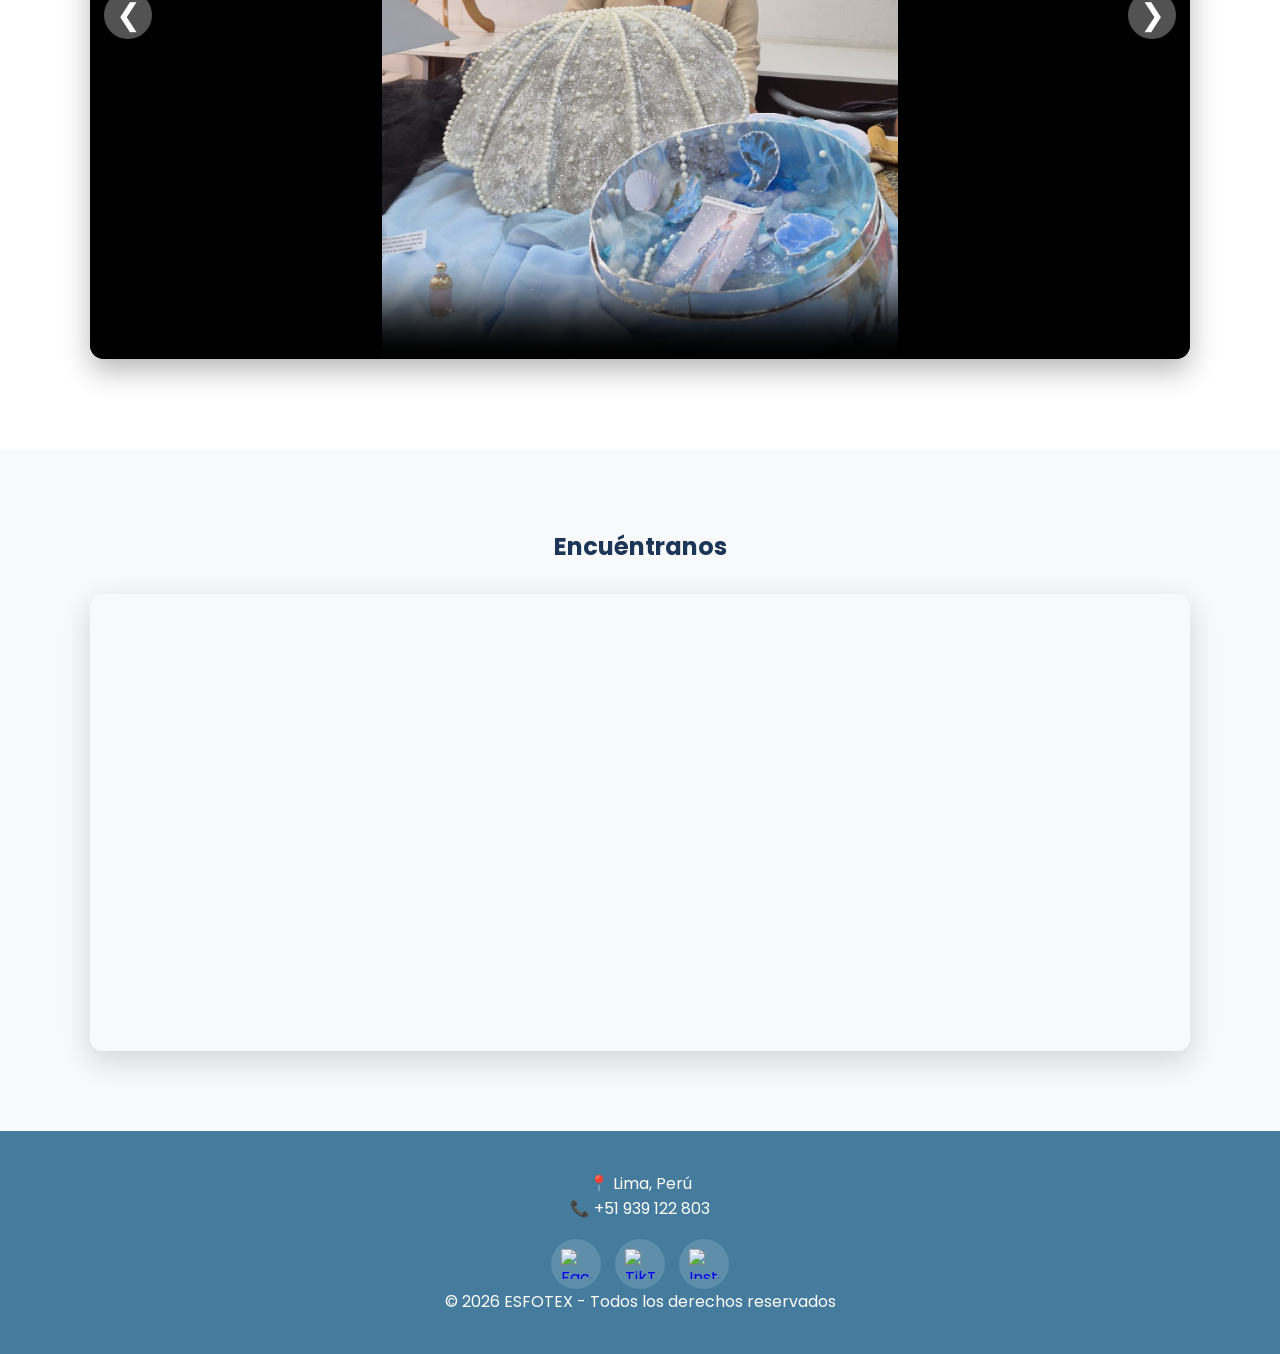
==== commit 674302c4: "Actualiza imagen de diseño de modas" ====
--- a/DiseñoDeModas.html
+++ b/DiseñoDeModas.html
@@ -110,7 +110,7 @@
 			<p class="audience-note">👉 Ideal para convertir tu creatividad en propuestas reales de moda.</p>
 		</div>
 		<div class="audience-media">
-			<img src="img/diseño_intro.jpg" alt="Curso de diseño de modas en ESFOTEX" loading="lazy">
+			<img src="img/diseño_intro.jpeg" alt="Curso de diseño de modas en ESFOTEX" loading="lazy">
 		</div>
 	</div>
 </section>
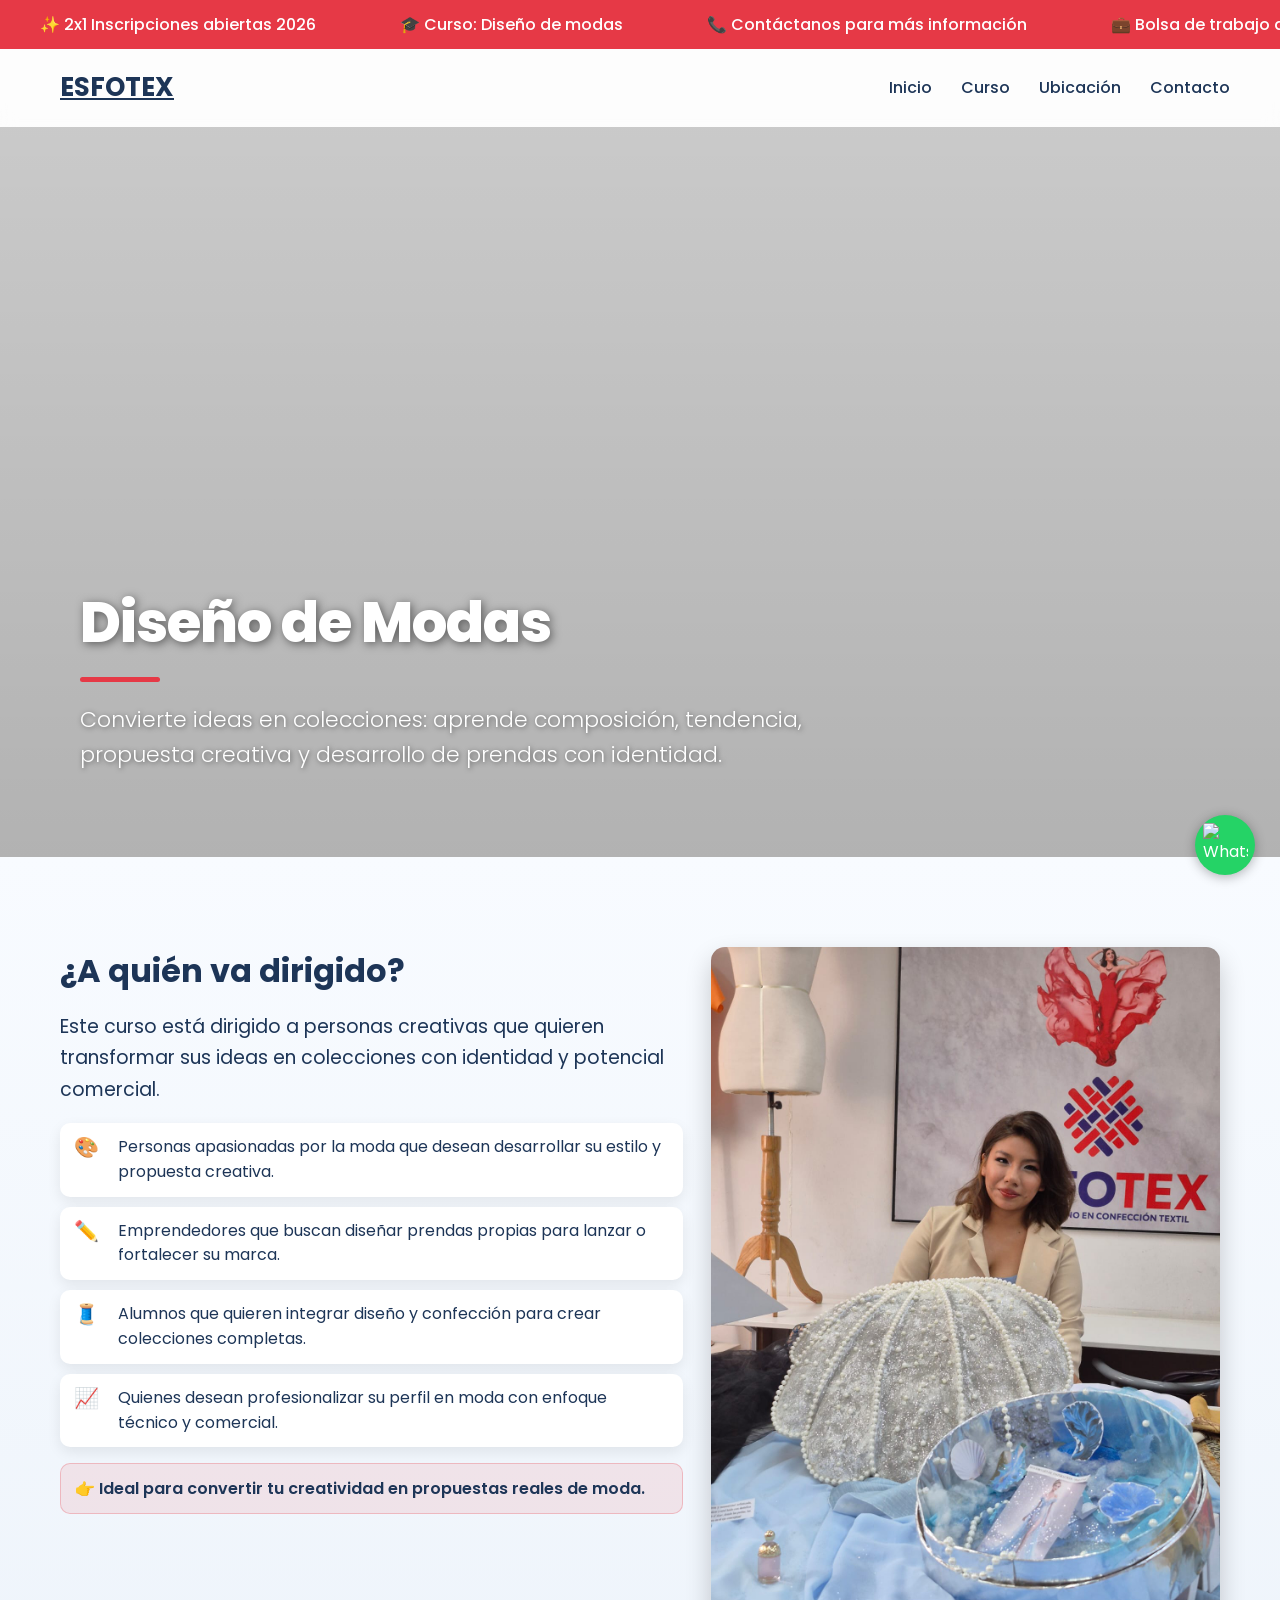
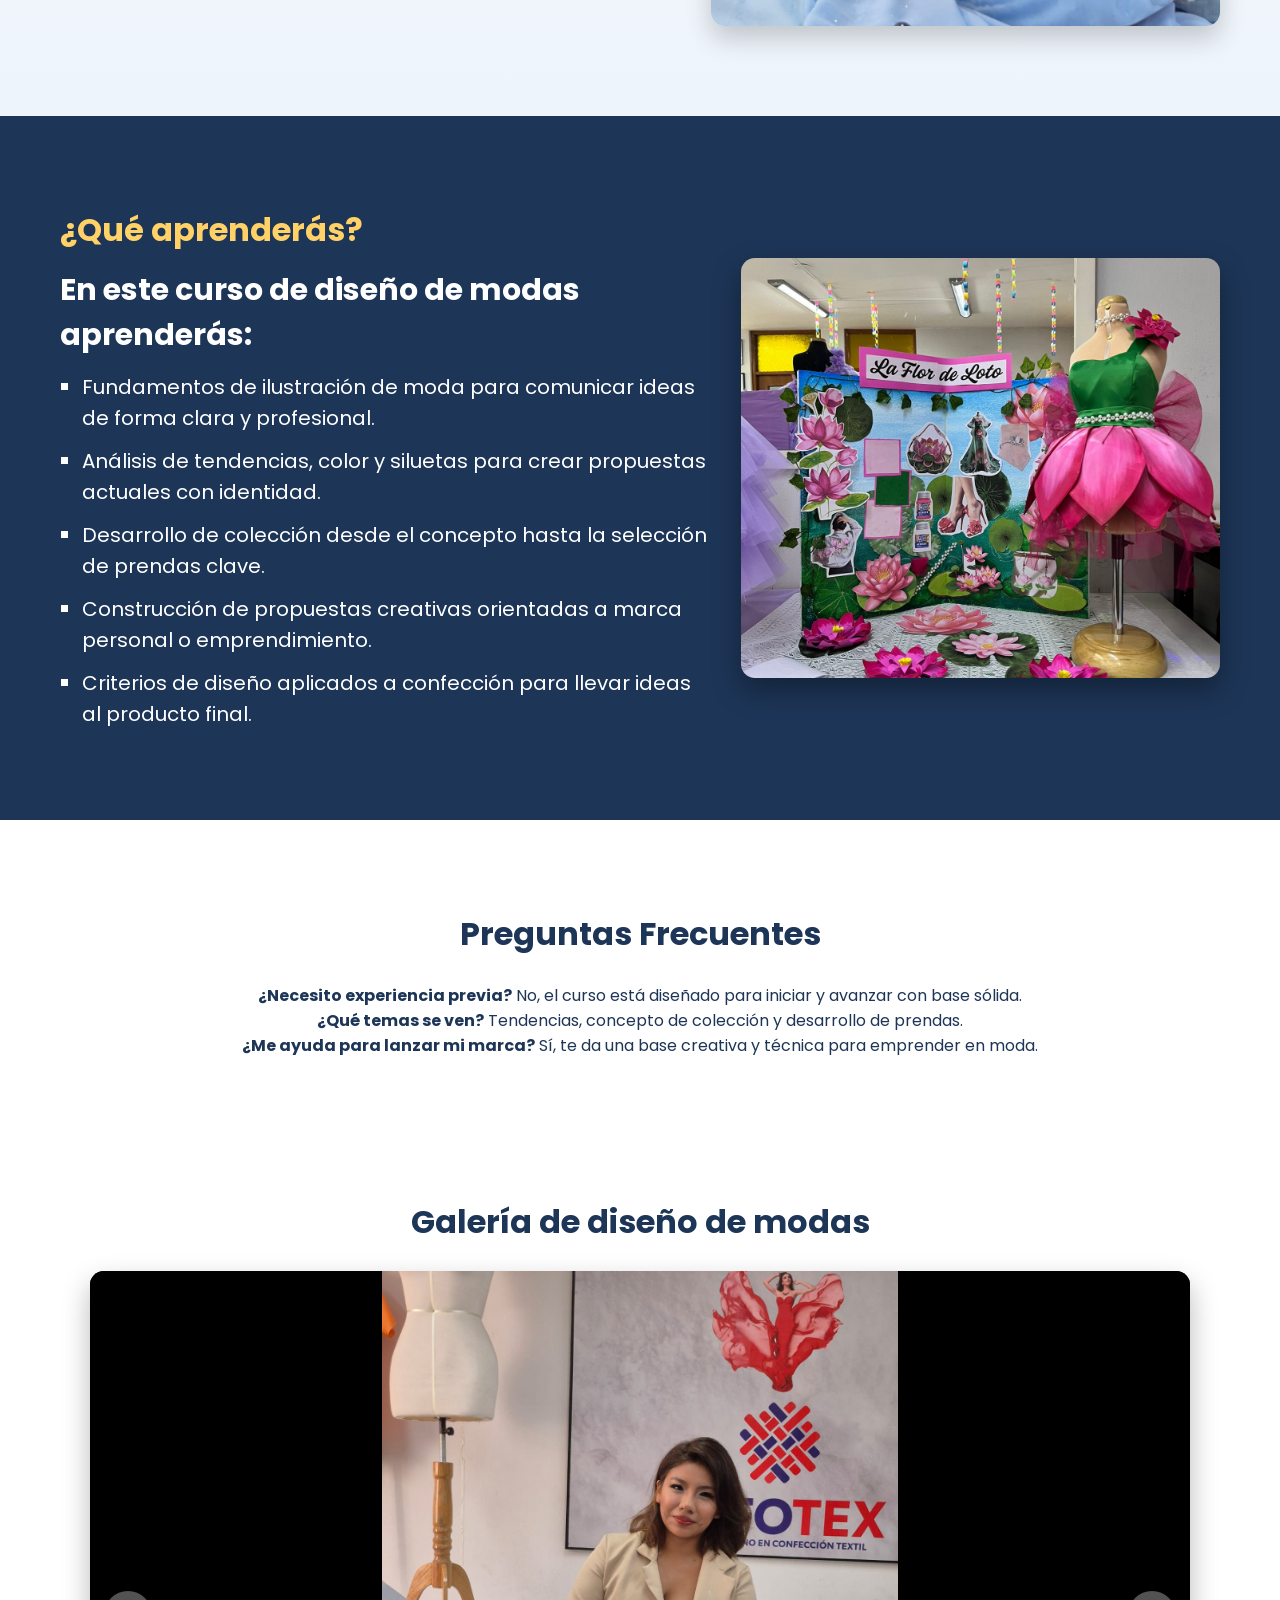
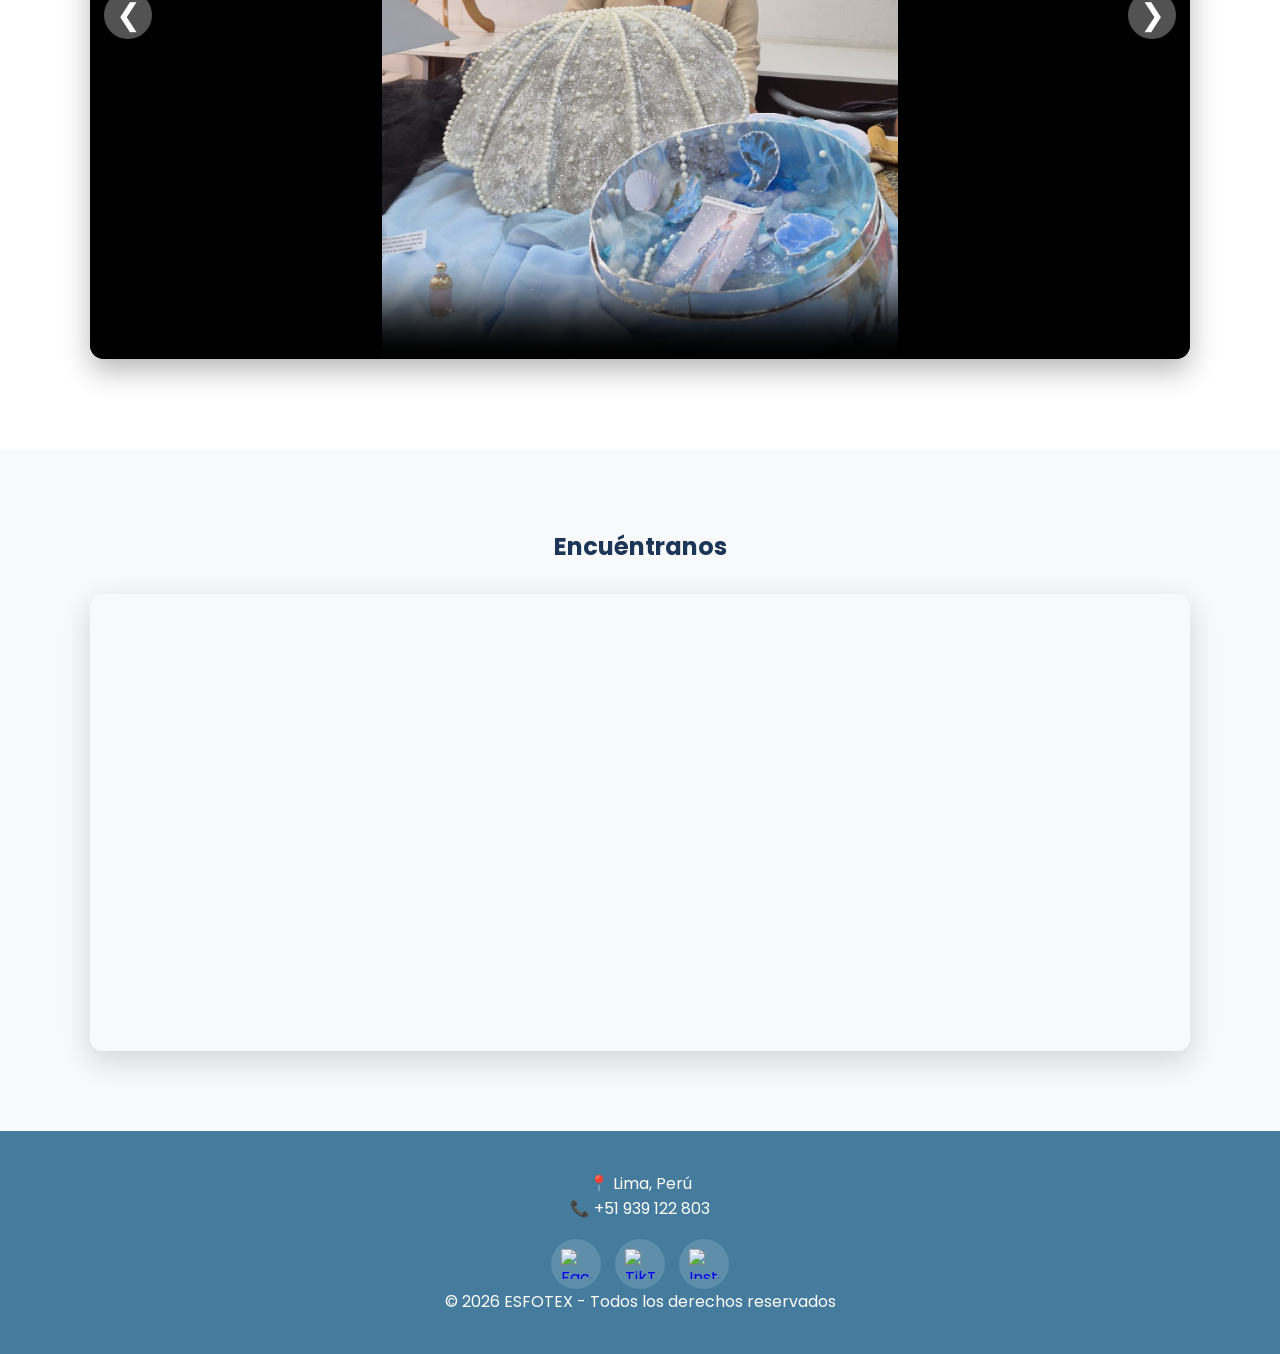
==== commit 00f2ba04: "Actualiza carruseles, heroes e interfaz" ====
--- a/DiseñoDeModas.html
+++ b/DiseñoDeModas.html
@@ -79,7 +79,7 @@
 </div>
 
 <header>
-	<div class="logo"><img src="img/logo.png" alt="ESFOTEX Logo" class="logo-img"> ESFOTEX</div>
+	<a href="index.html" class="logo" aria-label="ESFOTEX - Ir a inicio"><img src="img/logo.png" alt="" class="logo-img"> ESFOTEX</a>
 	<nav id="nav">
 		<a href="index.html">Inicio</a>
 		<a href="#curso">Curso</a>
--- a/css/style.css
+++ b/css/style.css
@@ -106,7 +106,7 @@
 .hero-large{
 height:90vh;
 margin-top:47px;
-background:linear-gradient(rgba(0,0,0,.2),rgba(0,0,0,.3)),url("../img/hero.png");
+background:linear-gradient(rgba(0,0,0,.2),rgba(0,0,0,.3)),url("../img/hero.jpeg");
 background-size:cover;
 background-position:center;
 display:flex;
@@ -230,6 +230,152 @@
 .btn-primary:hover{
 background:var(--rojo-hover);
 transform:translateY(-3px);
+}
+
+/* REGISTRO */
+.registro-section{
+padding-top:70px;
+padding-bottom:70px;
+background:linear-gradient(135deg,#f8fbff 0%,#f0f6ff 45%,#fff5f2 100%);
+}
+
+.registro-wrap{
+max-width:1120px;
+margin:0 auto;
+display:grid;
+grid-template-columns:1fr 1fr;
+gap:28px;
+align-items:stretch;
+}
+
+.registro-copy{
+text-align:left;
+padding:28px;
+border-radius:14px;
+background:var(--azul);
+color:var(--blanco);
+box-shadow:0 14px 32px rgba(29,53,87,0.26);
+display:flex;
+flex-direction:column;
+justify-content:center;
+}
+
+.registro-kicker{
+font-size:13px;
+font-weight:700;
+letter-spacing:1.4px;
+margin-bottom:12px;
+color:#ffd166;
+}
+
+.registro-copy h2{
+color:var(--blanco);
+font-size:38px;
+line-height:1.15;
+margin-bottom:14px;
+}
+
+.registro-copy p{
+font-size:17px;
+line-height:1.7;
+}
+
+.registro-form{
+text-align:left;
+background:var(--blanco);
+border-radius:14px;
+padding:24px;
+box-shadow:0 10px 28px rgba(0,0,0,0.12);
+display:grid;
+gap:10px;
+}
+
+.registro-form label{
+font-weight:600;
+color:var(--azul);
+font-size:14px;
+}
+
+.registro-form input,
+.registro-form select,
+.registro-form textarea{
+width:100%;
+padding:12px 14px;
+border:1px solid #d6deec;
+border-radius:10px;
+font:inherit;
+color:var(--azul);
+background:#fbfdff;
+}
+
+.registro-form input:focus,
+.registro-form select:focus,
+.registro-form textarea:focus{
+outline:none;
+border-color:var(--azul-claro);
+box-shadow:0 0 0 3px rgba(69,123,157,0.18);
+}
+
+.registro-form textarea{
+resize:vertical;
+min-height:96px;
+}
+
+.registro-bot-field{
+position:absolute;
+left:-9999px;
+opacity:0;
+height:0;
+width:0;
+pointer-events:none;
+}
+
+.registro-check{
+display:flex;
+align-items:flex-start;
+gap:10px;
+font-weight:400;
+margin-top:2px;
+}
+
+.registro-check input{
+width:18px;
+height:18px;
+margin-top:2px;
+accent-color:var(--rojo);
+}
+
+.registro-submit{
+border:none;
+cursor:pointer;
+font-size:16px;
+font-weight:600;
+}
+
+.registro-submit[disabled]{
+opacity:0.75;
+cursor:wait;
+transform:none;
+}
+
+.registro-status{
+min-height:22px;
+font-weight:600;
+font-size:14px;
+}
+
+.registro-status[data-state="ok"]{
+color:#0c8b44;
+}
+
+.registro-status[data-state="error"]{
+color:#b42318;
+}
+
+.registro-help{
+font-size:13px;
+line-height:1.5;
+color:#5f6f8f;
 }
 
 /* SECTIONS */
@@ -735,7 +881,7 @@
 /* GALERÍA */
 .gallery-grid{
 display:grid;
-grid-template-columns:repeat(auto-fit,minmax(200px,1fr));
+grid-template-columns:repeat(2,1fr);
 gap:15px;
 }
 
@@ -755,7 +901,7 @@
 
 .gallery-grid img{
 width:100%;
-height:180px;
+height:250px;
 object-fit:cover;
 border-radius:8px;
 }
@@ -1101,6 +1247,22 @@
 .hero-large h1{font-size:36px;}
 .hero-large p{font-size:18px;}
 
+.registro-wrap{
+grid-template-columns:1fr;
+}
+
+.registro-copy{
+padding:22px;
+}
+
+.registro-copy h2{
+font-size:30px;
+}
+
+.registro-form{
+padding:18px;
+}
+
 .section{
 padding:70px 24px;
 }
@@ -1147,6 +1309,10 @@
 .course-learn-layout{
 grid-template-columns:1fr;
 gap:22px;
+}
+
+.gallery-grid{
+grid-template-columns:1fr;
 }
 
 .specializations-grid{
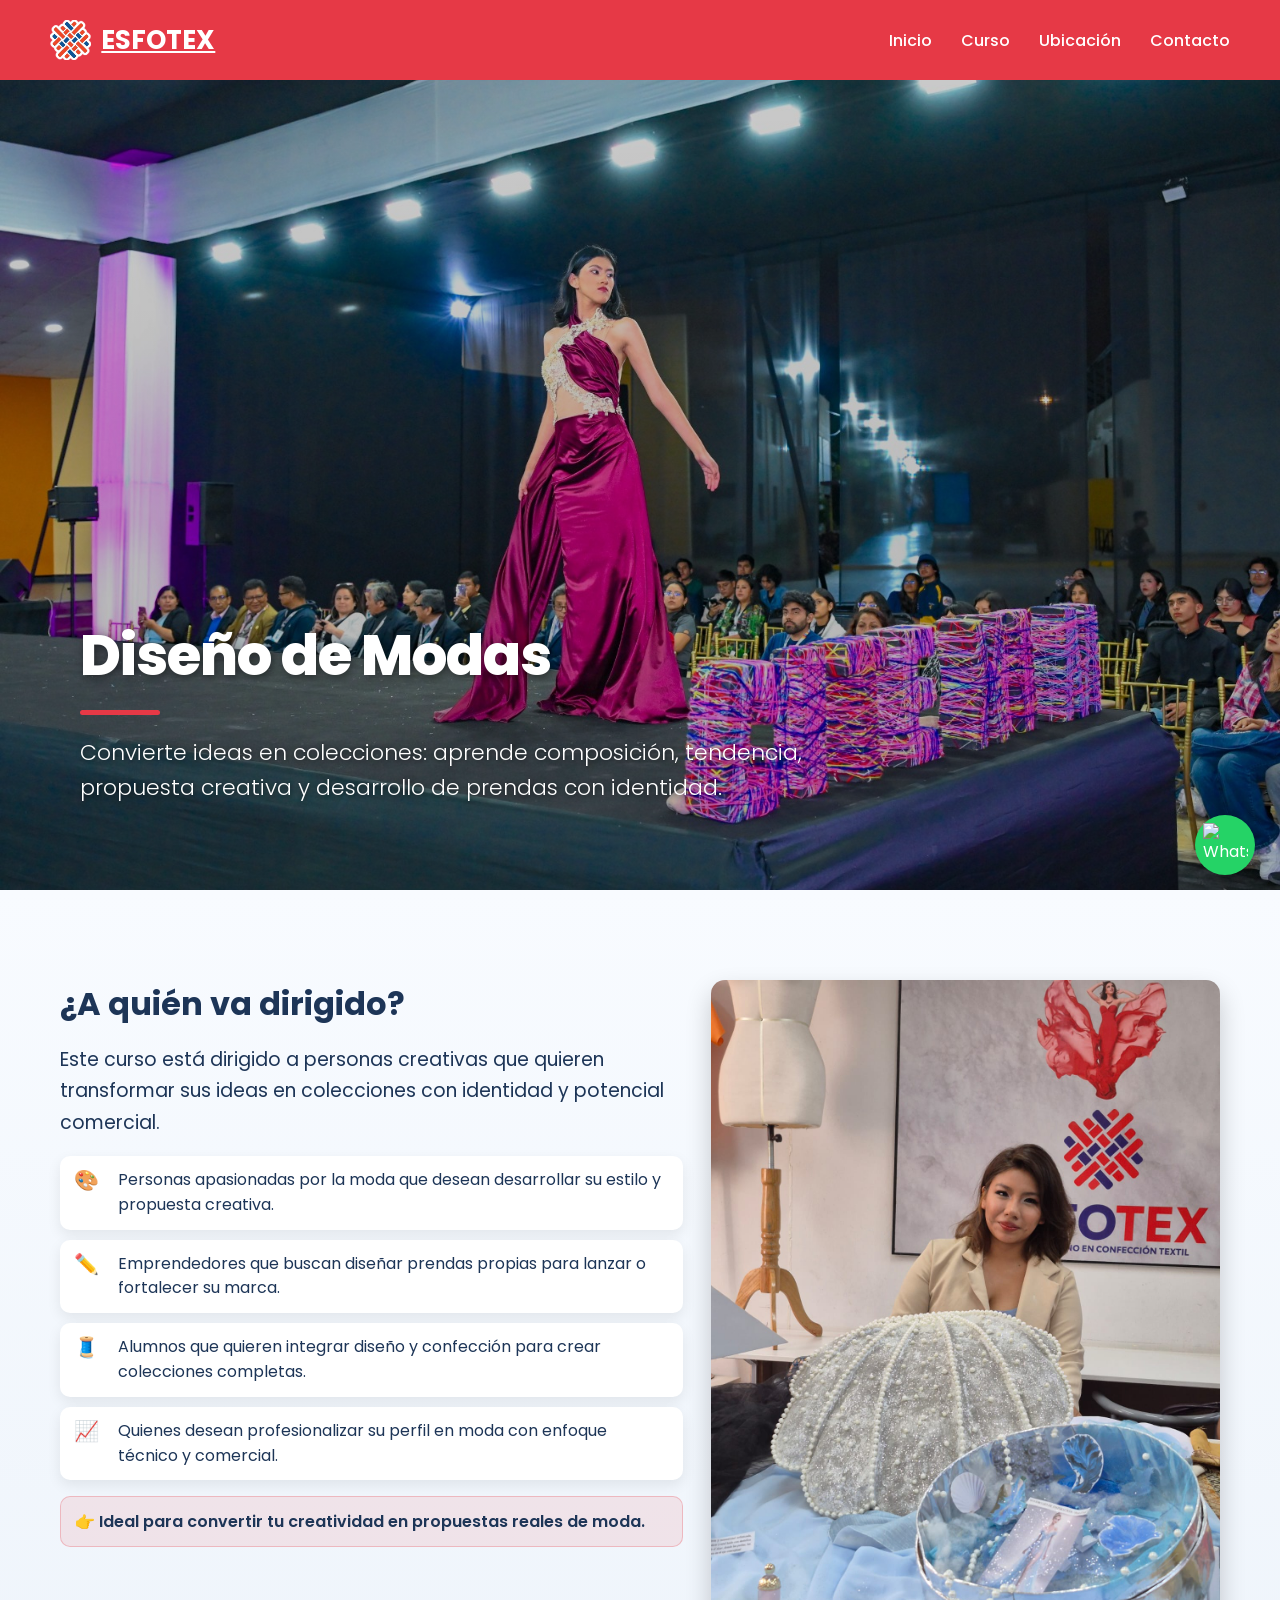
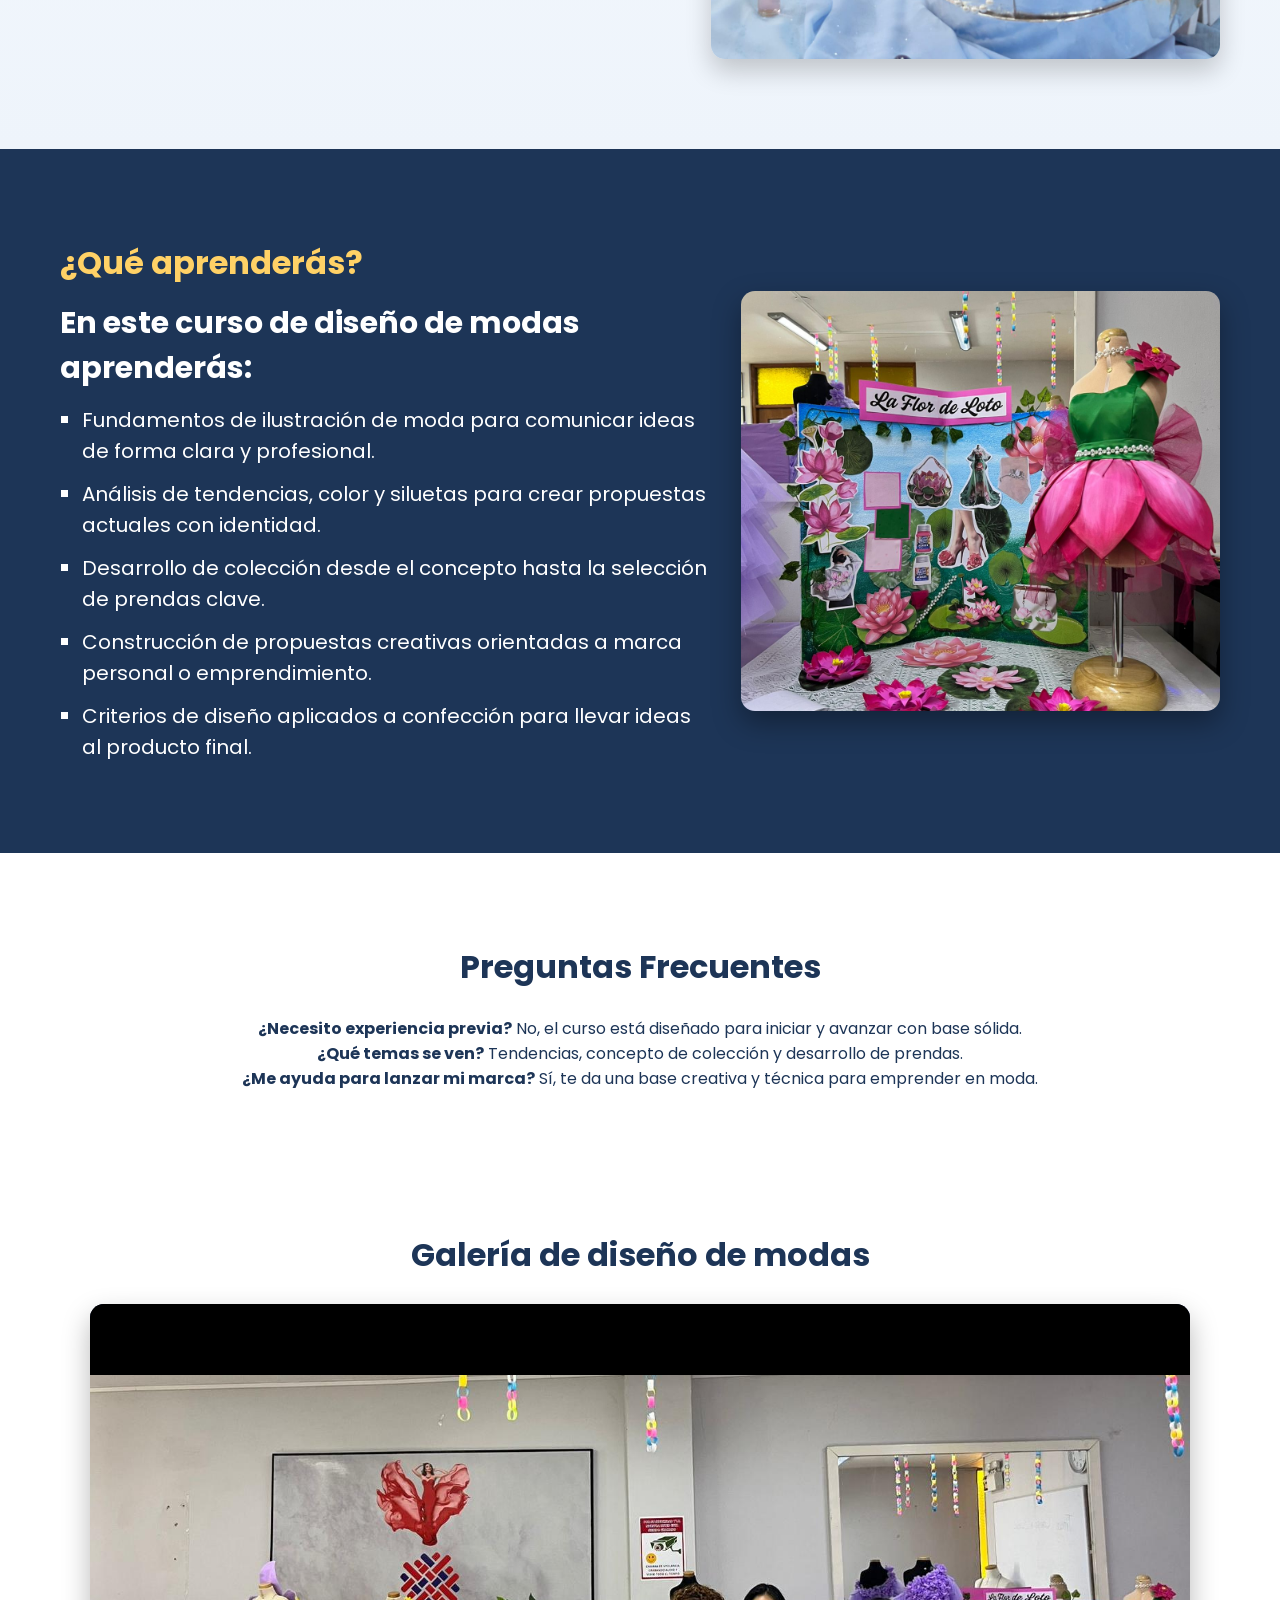
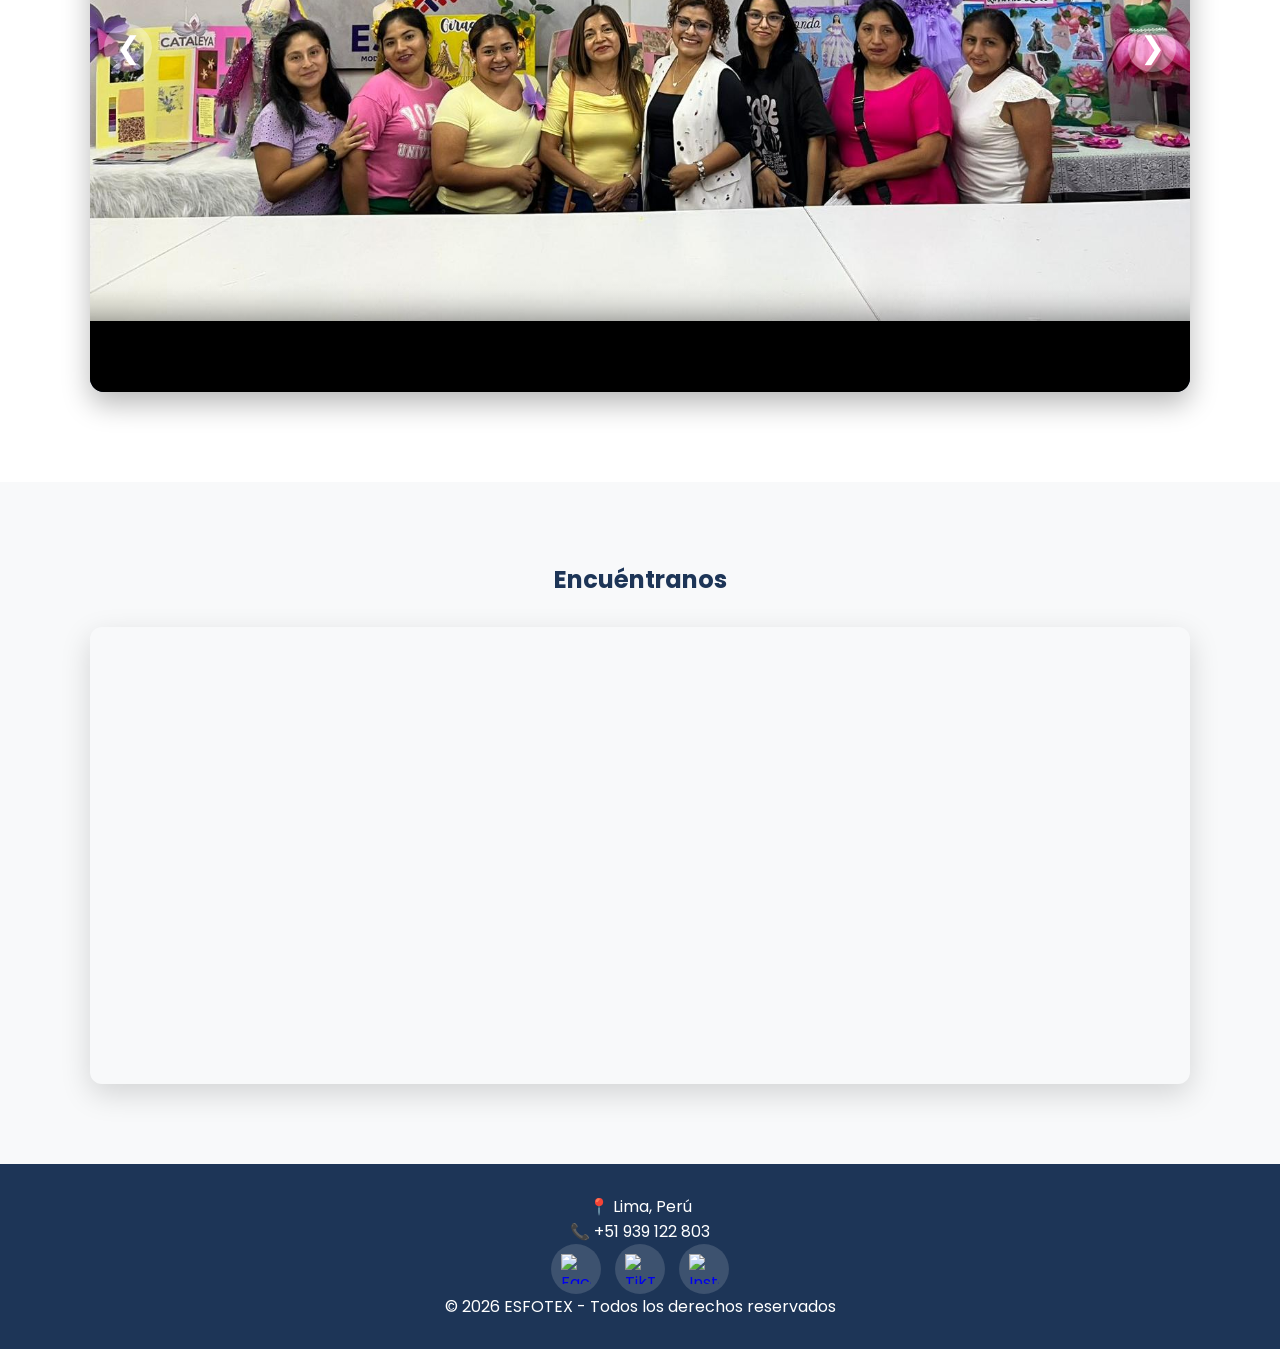
==== commit 2cd43c87: "Publica cambios al remoto" ====
--- a/DiseñoDeModas.html
+++ b/DiseñoDeModas.html
@@ -67,16 +67,6 @@
 </script>
 </head>
 <body>
-
-<div class="marquee-bar">
-	<div class="marquee-content">
-		<a href="index.html#beneficios">✨ 2x1 Inscripciones abiertas 2026</a>
-		<a href="#curso">🎓 Curso: Diseño de modas</a>
-		<a href="#contacto">📞 Contáctanos para más información</a>
-		<a href="https://wa.me/51939122803?text=Hola%20ESFOTEX%2C%20quisiera%20informaci%C3%B3n%20sobre%20sus%20cursos.%20%C2%BFMe%20pueden%20ayudar%3F">💼 Bolsa de trabajo disponible</a>
-		<a href="index.html#quienes">🏆 +15 años de experiencia</a>
-	</div>
-</div>
 
 <header>
 	<a href="index.html" class="logo" aria-label="ESFOTEX - Ir a inicio"><img src="img/logo.png" alt="" class="logo-img"> ESFOTEX</a>
--- a/css/style.css
+++ b/css/style.css
@@ -1,6 +1,7 @@
 :root{
 --rojo:#e63946;
 --rojo-hover:#d62839;
+--rojo-claro:#ff6b6b;
 --azul:#1d3557;
 --azul-claro:#457b9d;
 --gris:#f8f9fa;
@@ -69,9 +70,9 @@
 align-items:center;
 padding:20px 50px;
 position:fixed;
-top:47px;
-width:100%;
-background:rgba(255,255,255,0.95);
+  top:0;
+  width:100%;
+  background:var(--rojo);
 backdrop-filter:blur(8px);
 z-index:1000;
 }
@@ -79,7 +80,7 @@
 .logo{
 font-size:26px;
 font-weight:700;
-color:var(--azul);
+color:var(--blanco);
 display:flex;
 align-items:center;
 gap:10px;
@@ -93,19 +94,22 @@
 nav a{
 margin-left:25px;
 text-decoration:none;
-color:var(--azul);
+color:var(--blanco);
 font-weight:500;
 transition:.3s;
 }
 
-nav a:hover{color:var(--rojo);}
+nav a:hover{
+color:#000;
+opacity:1;
+}
 
 .menu-toggle{display:none; font-size:24px;cursor:pointer;}
 
 /* HERO LARGE */
 .hero-large{
 height:90vh;
-margin-top:47px;
+margin-top:80px;
 background:linear-gradient(rgba(0,0,0,.2),rgba(0,0,0,.3)),url("../img/hero.jpeg");
 background-size:cover;
 background-position:center;
@@ -268,16 +272,21 @@
 color:#ffd166;
 }
 
-.registro-copy h2{
+.registro-section .registro-copy h2{
 color:var(--blanco);
 font-size:38px;
 line-height:1.15;
 margin-bottom:14px;
 }
 
-.registro-copy p{
+.registro-section .registro-copy p{
+color:var(--blanco);
 font-size:17px;
 line-height:1.7;
+}
+
+.registro-section .registro-copy .registro-kicker{
+color:#ffd166;
 }
 
 .registro-form{
@@ -1125,9 +1134,9 @@
 
 /* FOOTER */
 footer{
-background:var(--azul-claro);
+background:	#1D3557;
 color:white;
-padding:40px;
+padding:30px;
 text-align:center;
 }
 
@@ -1142,7 +1151,6 @@
 
 .footer-title{
 font-size:34px;
-margin-bottom:20px;
 color:var(--blanco);
 }
 
@@ -1183,7 +1191,6 @@
 justify-content:center;
 align-items:center;
 gap:14px;
-margin-top:18px;
 }
 
 .social-link{
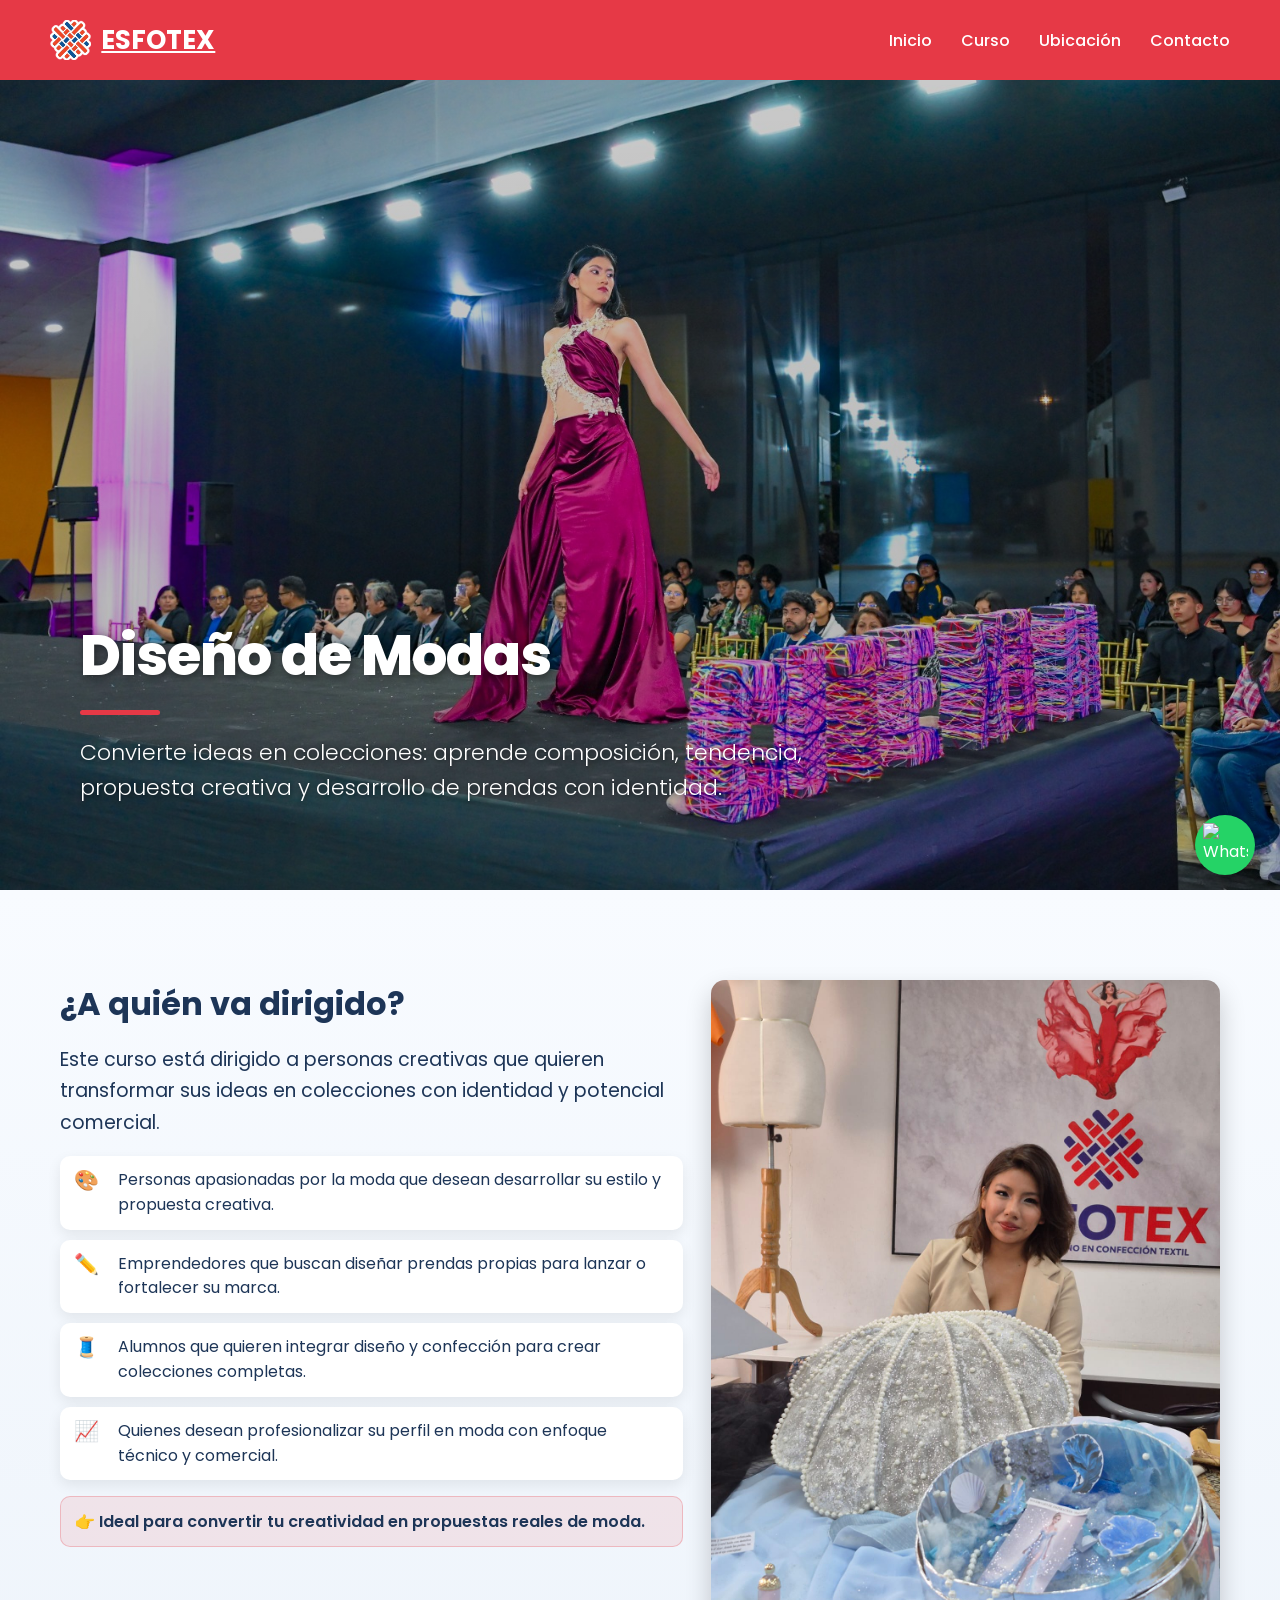
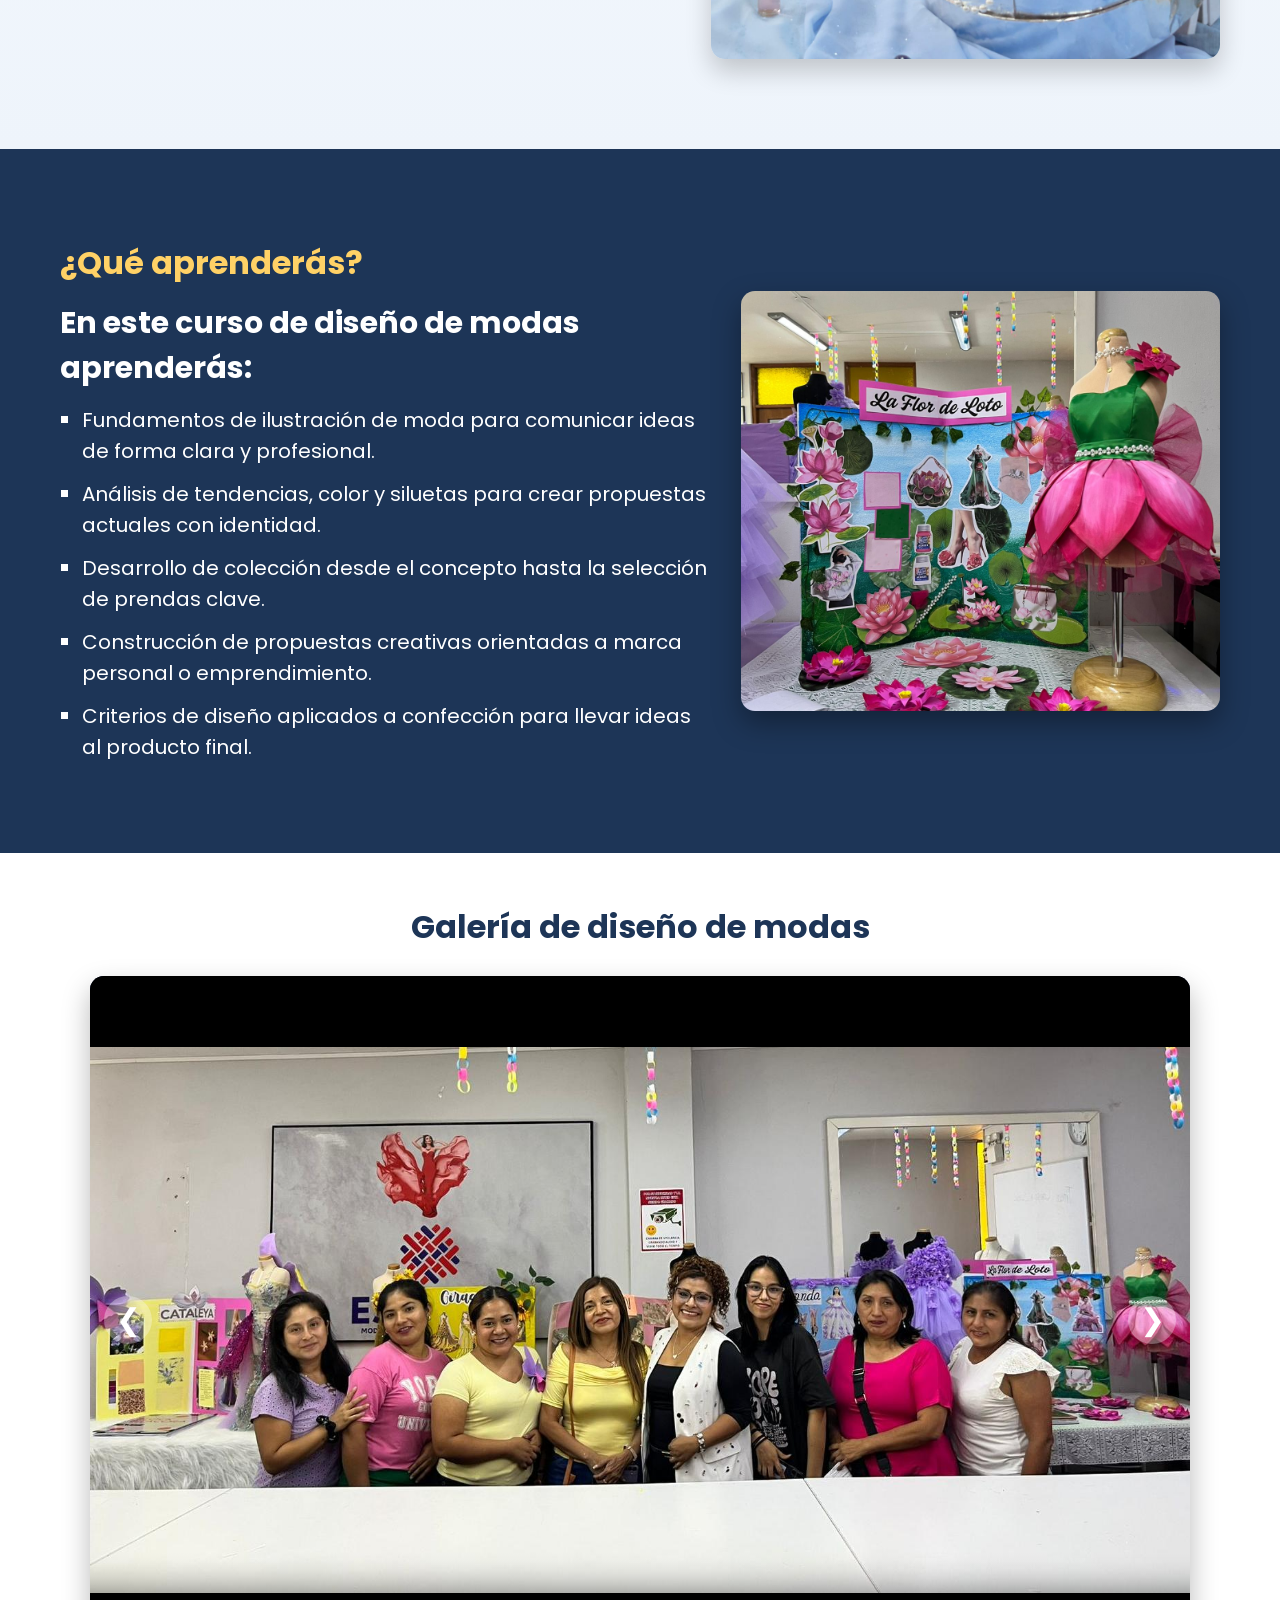
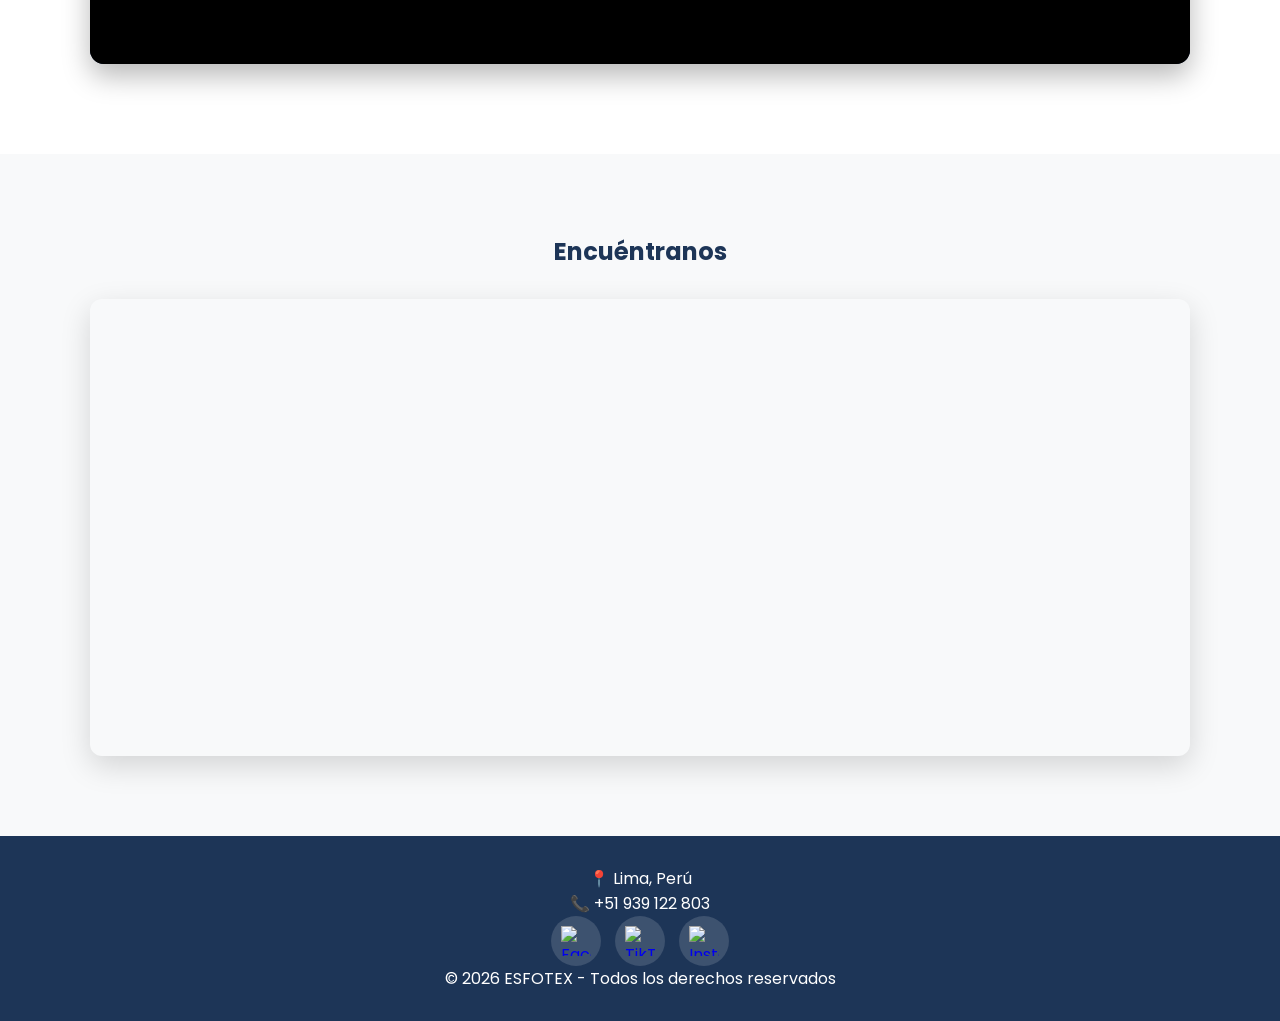
==== commit 2b2c84d4: "Publica cambios al remoto" ====
--- a/DiseñoDeModas.html
+++ b/DiseñoDeModas.html
@@ -123,12 +123,6 @@
 	</div>
 </section>
 
-<section class="section">
-	<h2>Preguntas Frecuentes</h2>
-	<p><strong>¿Necesito experiencia previa?</strong> No, el curso está diseñado para iniciar y avanzar con base sólida.</p>
-	<p><strong>¿Qué temas se ven?</strong> Tendencias, concepto de colección y desarrollo de prendas.</p>
-	<p><strong>¿Me ayuda para lanzar mi marca?</strong> Sí, te da una base creativa y técnica para emprender en moda.</p>
-</section>
 
 <section class="section machine-gallery-section">
 	<h2>Galería de diseño de modas</h2>
--- a/css/style.css
+++ b/css/style.css
@@ -921,6 +921,30 @@
 color:var(--azul);
 }
 
+.course-card h6{
+display:inline-flex;
+align-items:center;
+margin:12px 0 14px;
+padding:8px 14px;
+border-radius:999px;
+background:var(--rojo);
+color:var(--blanco);
+font-size:12px;
+font-weight:700;
+letter-spacing:.4px;
+text-transform:uppercase;
+line-height:1;
+box-shadow:0 6px 14px rgba(230,57,70,0.28);
+transition:background .25s ease, transform .25s ease, box-shadow .25s ease;
+}
+
+.course-card:hover h6,
+.course-card:focus-visible h6{
+background:var(--rojo-hover);
+transform:translateX(3px);
+box-shadow:0 10px 18px rgba(214,40,57,0.32);
+}
+
 .specializations-showcase{
 background:linear-gradient(180deg,#ffffff 0%, #f3f7ff 100%);
 }
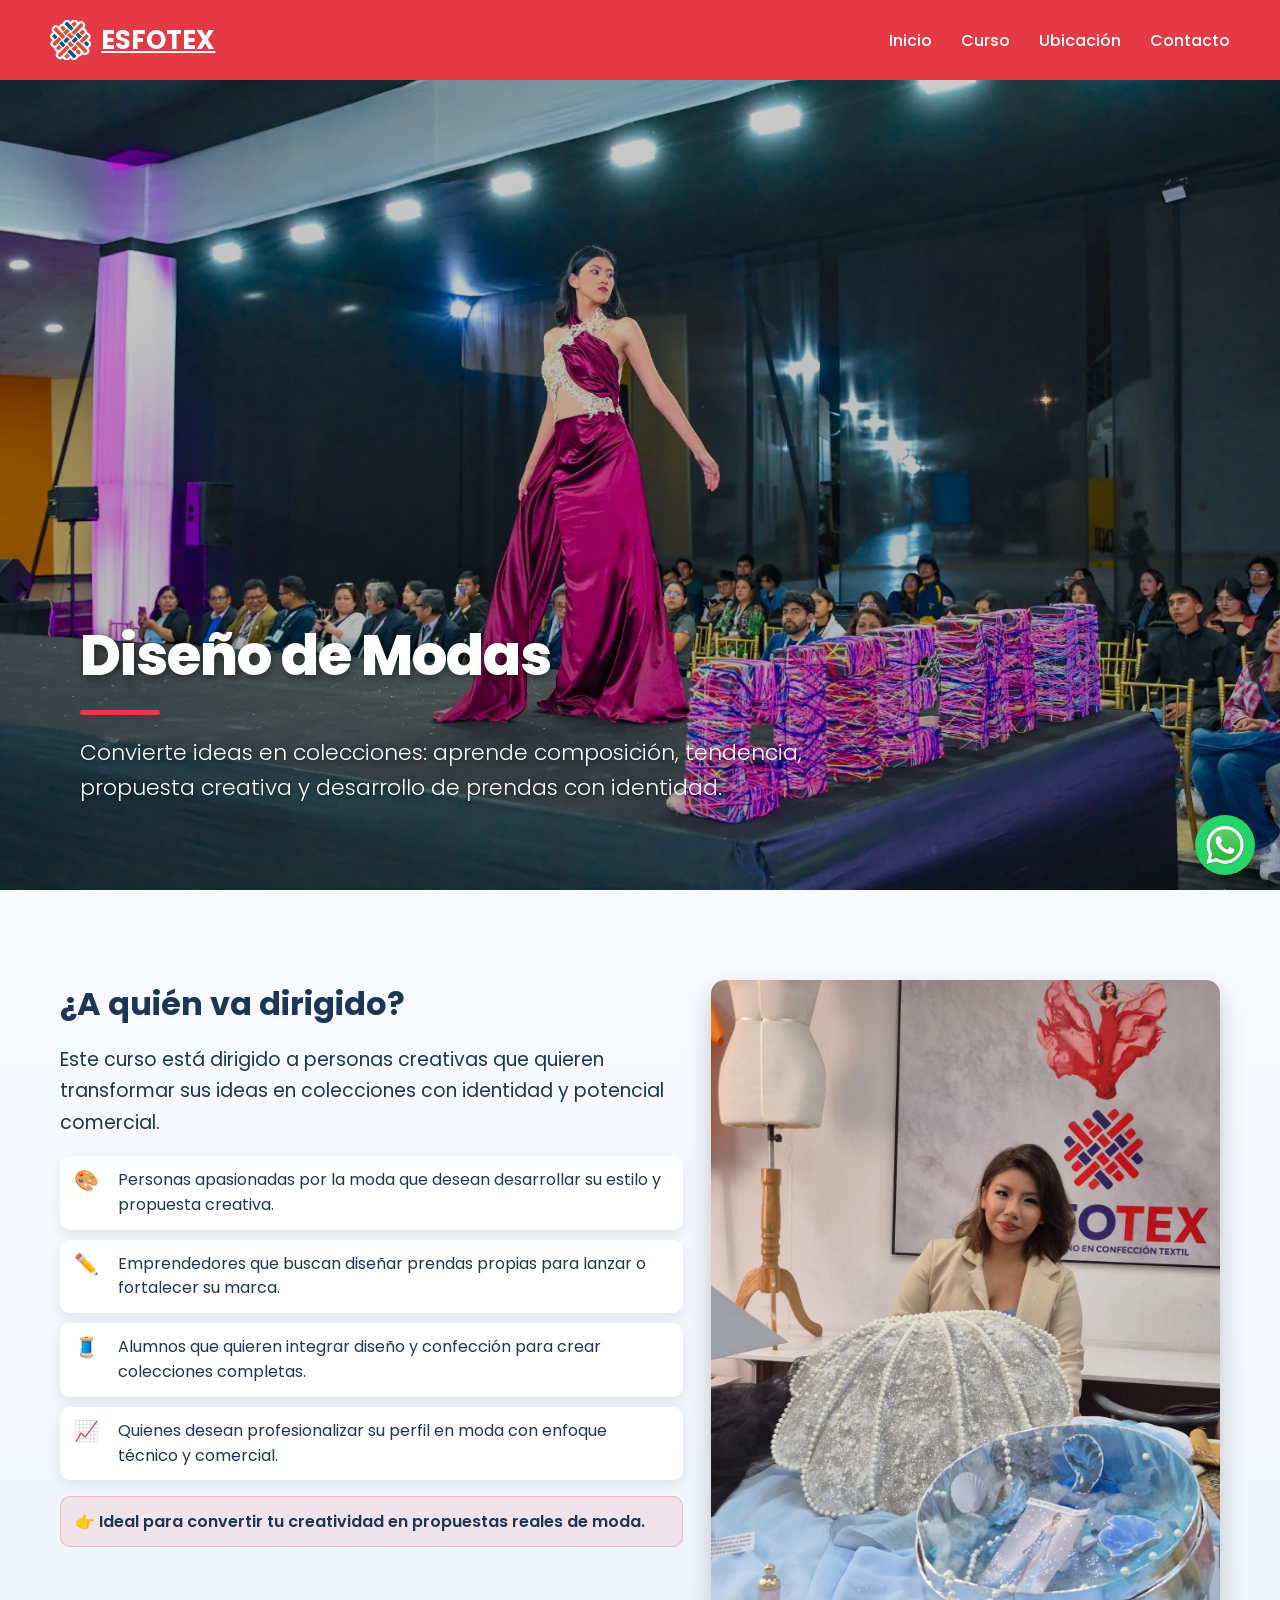
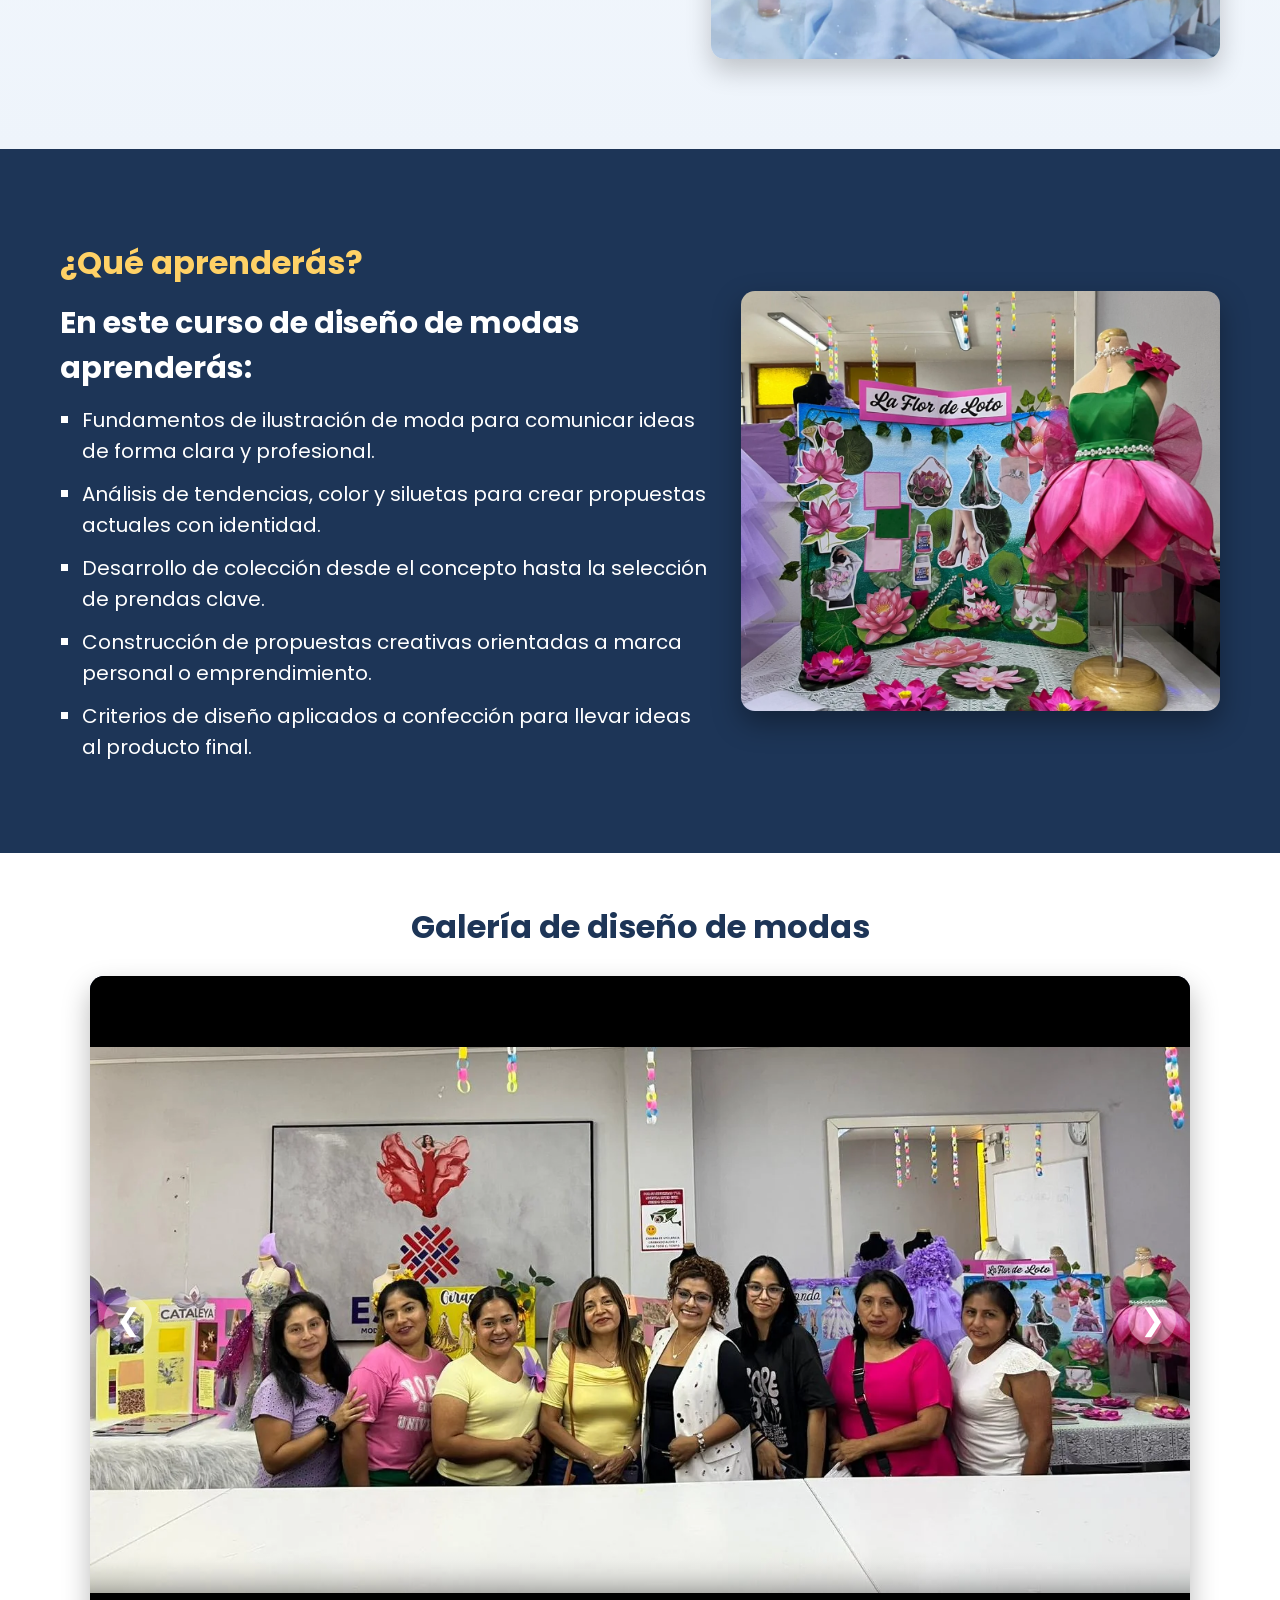
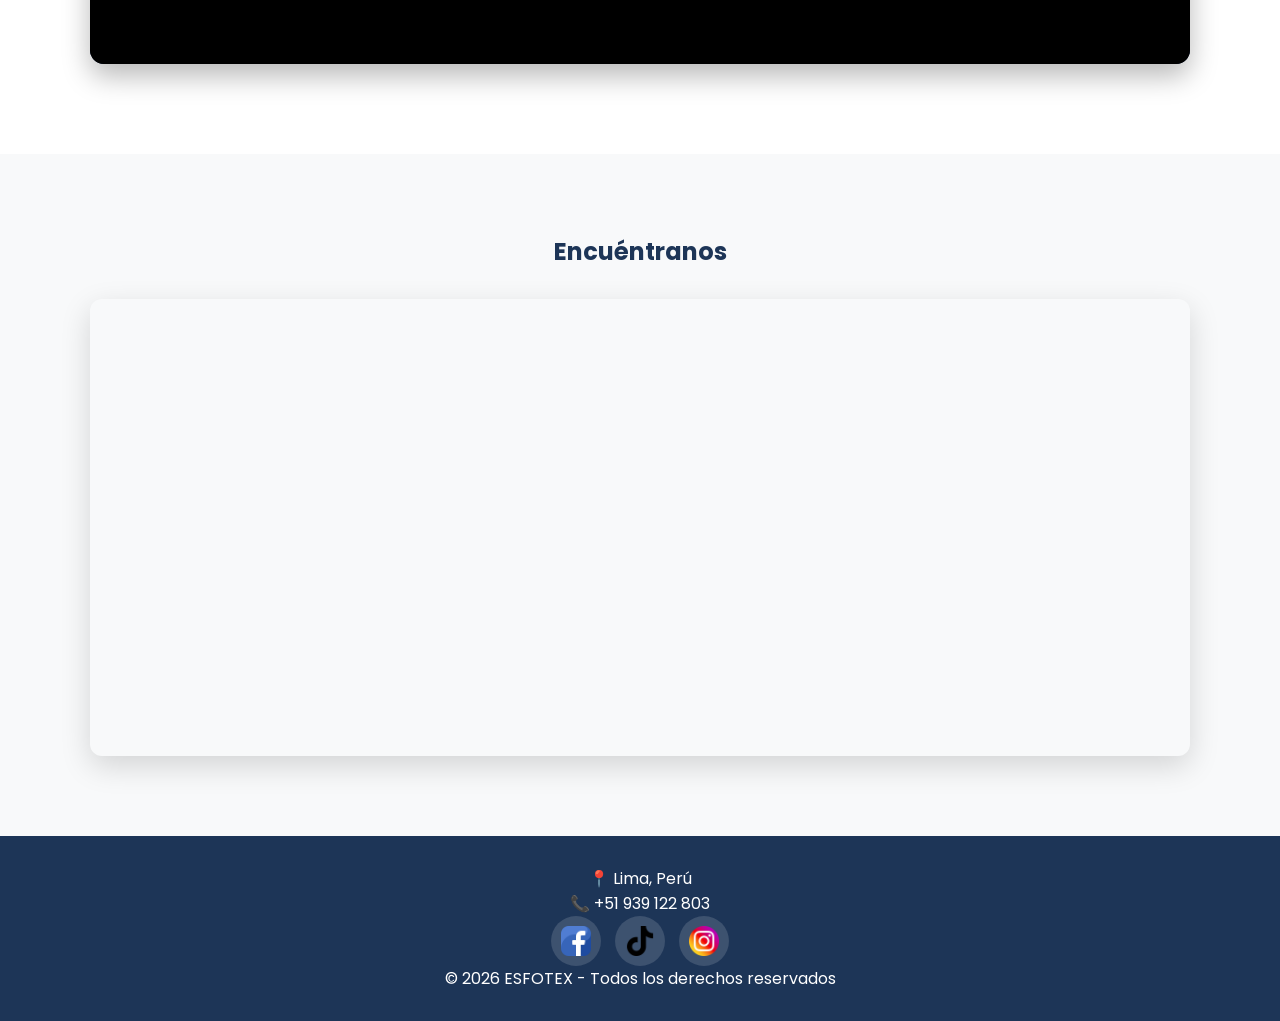
==== commit 6f44ddb4: "Update site assets and page content" ====
--- a/DiseñoDeModas.html
+++ b/DiseñoDeModas.html
@@ -10,14 +10,19 @@
 <meta property="og:type" content="website">
 <meta property="og:title" content="Curso de Diseño de Modas en Los Olivos | ESFOTEX">
 <meta property="og:description" content="Formación en diseño, tendencia y desarrollo de prendas en Los Olivos.">
-<meta property="og:image" content="img/diseño-portada.jpg">
+<meta property="og:image" content="img/diseño-portada.webp">
 <meta property="og:url" content="https://esfotex.edu.pe/DiseñoDeModas.html">
 <meta property="og:site_name" content="ESFOTEX">
 <meta name="twitter:card" content="summary_large_image">
+<meta name="twitter:title" content="Curso de Diseño de Modas en Los Olivos | ESFOTEX">
+<meta name="twitter:description" content="Formación en diseño, tendencia y desarrollo de prendas en Los Olivos con certificación ESFOTEX.">
+<meta name="twitter:image" content="img/diseño-portada.webp">
 <link rel="canonical" href="https://esfotex.edu.pe/DiseñoDeModas.html">
+<link rel="preconnect" href="https://fonts.googleapis.com">
+<link rel="preconnect" href="https://fonts.gstatic.com" crossorigin>
 <link href="https://fonts.googleapis.com/css2?family=Poppins:wght@300;400;600;700&display=swap" rel="stylesheet">
 <link rel="stylesheet" href="css/style.css">
-<link rel="icon" type="image/png" href="img/logo.png">
+<link rel="icon" type="image/webp" href="img/logo.webp">
 <script type="application/ld+json">
 {
 	"@context": "https://schema.org",
@@ -69,17 +74,17 @@
 <body>
 
 <header>
-	<a href="index.html" class="logo" aria-label="ESFOTEX - Ir a inicio"><img src="img/logo.png" alt="" class="logo-img"> ESFOTEX</a>
+	<a href="index.html" class="logo" aria-label="ESFOTEX - Ir a inicio"><img src="img/logo.webp" alt="" class="logo-img"> ESFOTEX</a>
 	<nav id="nav">
 		<a href="index.html">Inicio</a>
 		<a href="#curso">Curso</a>
 		<a href="#mapa">Ubicación</a>
 		<a href="https://wa.me/51939122803?text=Hola%20ESFOTEX%2C%20quisiera%20informaci%C3%B3n%20sobre%20sus%20cursos.%20%C2%BFMe%20pueden%20ayudar%3F">Contacto</a>
 	</nav>
-	<div class="menu-toggle" onclick="toggleMenu()">☰</div>
+	<button type="button" class="menu-toggle" aria-label="Abrir menú de navegación" onclick="toggleMenu()">☰</button>
 </header>
 
-<section id="hero" class="hero-large hero-course" style="background:linear-gradient(rgba(0,0,0,.2),rgba(0,0,0,.3)),url('img/diseño-portada.jpg');background-size:cover;background-position:center;">
+<section id="hero" class="hero-large hero-course" style="background:linear-gradient(rgba(0,0,0,.2),rgba(0,0,0,.3)),url('img/diseño-portada.webp');background-size:cover;background-position:center;">
 	<div class="hero-course-copy">
 		<h1>Diseño de Modas</h1>
 		<p>Convierte ideas en colecciones: aprende composición, tendencia, propuesta creativa y desarrollo de prendas con identidad.</p>
@@ -100,7 +105,7 @@
 			<p class="audience-note">👉 Ideal para convertir tu creatividad en propuestas reales de moda.</p>
 		</div>
 		<div class="audience-media">
-			<img src="img/diseño_intro.jpeg" alt="Curso de diseño de modas en ESFOTEX" loading="lazy">
+			<img src="img/diseño_intro.webp" alt="Curso de diseño de modas en ESFOTEX" loading="lazy">
 		</div>
 	</div>
 </section>
@@ -144,19 +149,19 @@
 	<p>📞 +51 939 122 803</p>
 	<div class="social-links" aria-label="Redes sociales ESFOTEX">
 		<a href="https://www.facebook.com/esfotex" class="social-link" target="_blank" rel="noopener noreferrer" aria-label="Facebook ESFOTEX">
-			<img src="img/Fb_icon.png" alt="Facebook" loading="lazy" decoding="async">
+			<img src="img/Fb_icon.webp" alt="Facebook" loading="lazy" decoding="async">
 		</a>
 		<a href="https://www.tiktok.com/@esfotexperu" class="social-link" target="_blank" rel="noopener noreferrer" aria-label="TikTok ESFOTEX">
-			<img src="img/Tik_ico.png" alt="TikTok" loading="lazy" decoding="async">
+			<img src="img/Tik_ico.webp" alt="TikTok" loading="lazy" decoding="async">
 		</a>
 		<a href="https://www.instagram.com/esfotex" class="social-link" target="_blank" rel="noopener noreferrer" aria-label="Instagram ESFOTEX">
-			<img src="img/Ig_ico.png" alt="Instagram" loading="lazy" decoding="async">
+			<img src="img/Ig_ico.webp" alt="Instagram" loading="lazy" decoding="async">
 		</a>
 	</div>
 	<p>© 2026 ESFOTEX - Todos los derechos reservados</p>
 </footer>
 
-<a href="https://wa.me/51939122803?text=Hola%20ESFOTEX%2C%20quisiera%20informaci%C3%B3n%20sobre%20sus%20cursos.%20%C2%BFMe%20pueden%20ayudar%3F" class="whatsapp"><img src="img/WhatsApp_icon.png" alt="WhatsApp"></a>
+<a href="https://wa.me/51939122803?text=Hola%20ESFOTEX%2C%20quisiera%20informaci%C3%B3n%20sobre%20sus%20cursos.%20%C2%BFMe%20pueden%20ayudar%3F" class="whatsapp"><img src="img/WhatsApp_icon.webp" alt="WhatsApp"></a>
 
 <script src="js/carousels-config.js"></script>
 <script src="js/script.js"></script>
--- a/css/style.css
+++ b/css/style.css
@@ -104,13 +104,13 @@
 opacity:1;
 }
 
-.menu-toggle{display:none; font-size:24px;cursor:pointer;}
+.menu-toggle{display:none; font-size:24px;cursor:pointer;background:none;border:none;padding:0;color:inherit;font-family:inherit;}
 
 /* HERO LARGE */
 .hero-large{
 height:90vh;
 margin-top:80px;
-background:linear-gradient(rgba(0,0,0,.2),rgba(0,0,0,.3)),url("../img/hero.jpeg");
+background:linear-gradient(rgba(0,0,0,.2),rgba(0,0,0,.3)),url("../img/hero.webp");
 background-size:cover;
 background-position:center;
 display:flex;
@@ -405,7 +405,7 @@
 .about-hero-full{
 width:100%;
 min-height:90vh;
-background:linear-gradient(rgba(0,0,0,.25),rgba(0,0,0,.45)),url("../img/acercade.jpg");
+background:linear-gradient(rgba(0,0,0,.25),rgba(0,0,0,.45)),url("../img/acercade.webp");
 background-size:cover;
 background-position:center;
 display:flex;
@@ -1210,6 +1210,31 @@
 opacity:.95;
 }
 
+.footer-claims{
+margin-top:18px;
+}
+
+.footer-claims a,
+.footer-claims a:visited{
+color:var(--blanco);
+text-decoration:underline;
+font-weight:600;
+display:inline-block;
+transition:transform .2s ease, opacity .2s ease;
+}
+
+.footer-claims a:hover{
+transform:scale(1.05);
+opacity:.8;
+}
+
+.footer-claims img{
+display:block;
+width:160px;
+max-width:100%;
+height:auto;
+}
+
 .social-links{
 display:flex;
 justify-content:center;
@@ -1310,7 +1335,7 @@
 min-height:360px;
 justify-content:center;
 padding:20px;
-background:linear-gradient(180deg, rgba(8,23,63,0.38) 0%, rgba(8,23,63,0.82) 100%),url("../img/acercade.jpg");
+background:linear-gradient(180deg, rgba(8,23,63,0.38) 0%, rgba(8,23,63,0.82) 100%),url("../img/acercade.webp");
 background-size:cover;
 background-position:center;
 }
@@ -1502,6 +1527,14 @@
 
 .footer-copy{
 margin-top:16px;
+}
+
+.footer-claims{
+margin-top:14px;
+}
+
+.footer-claims img{
+width:120px;
 }
 
 .social-links{
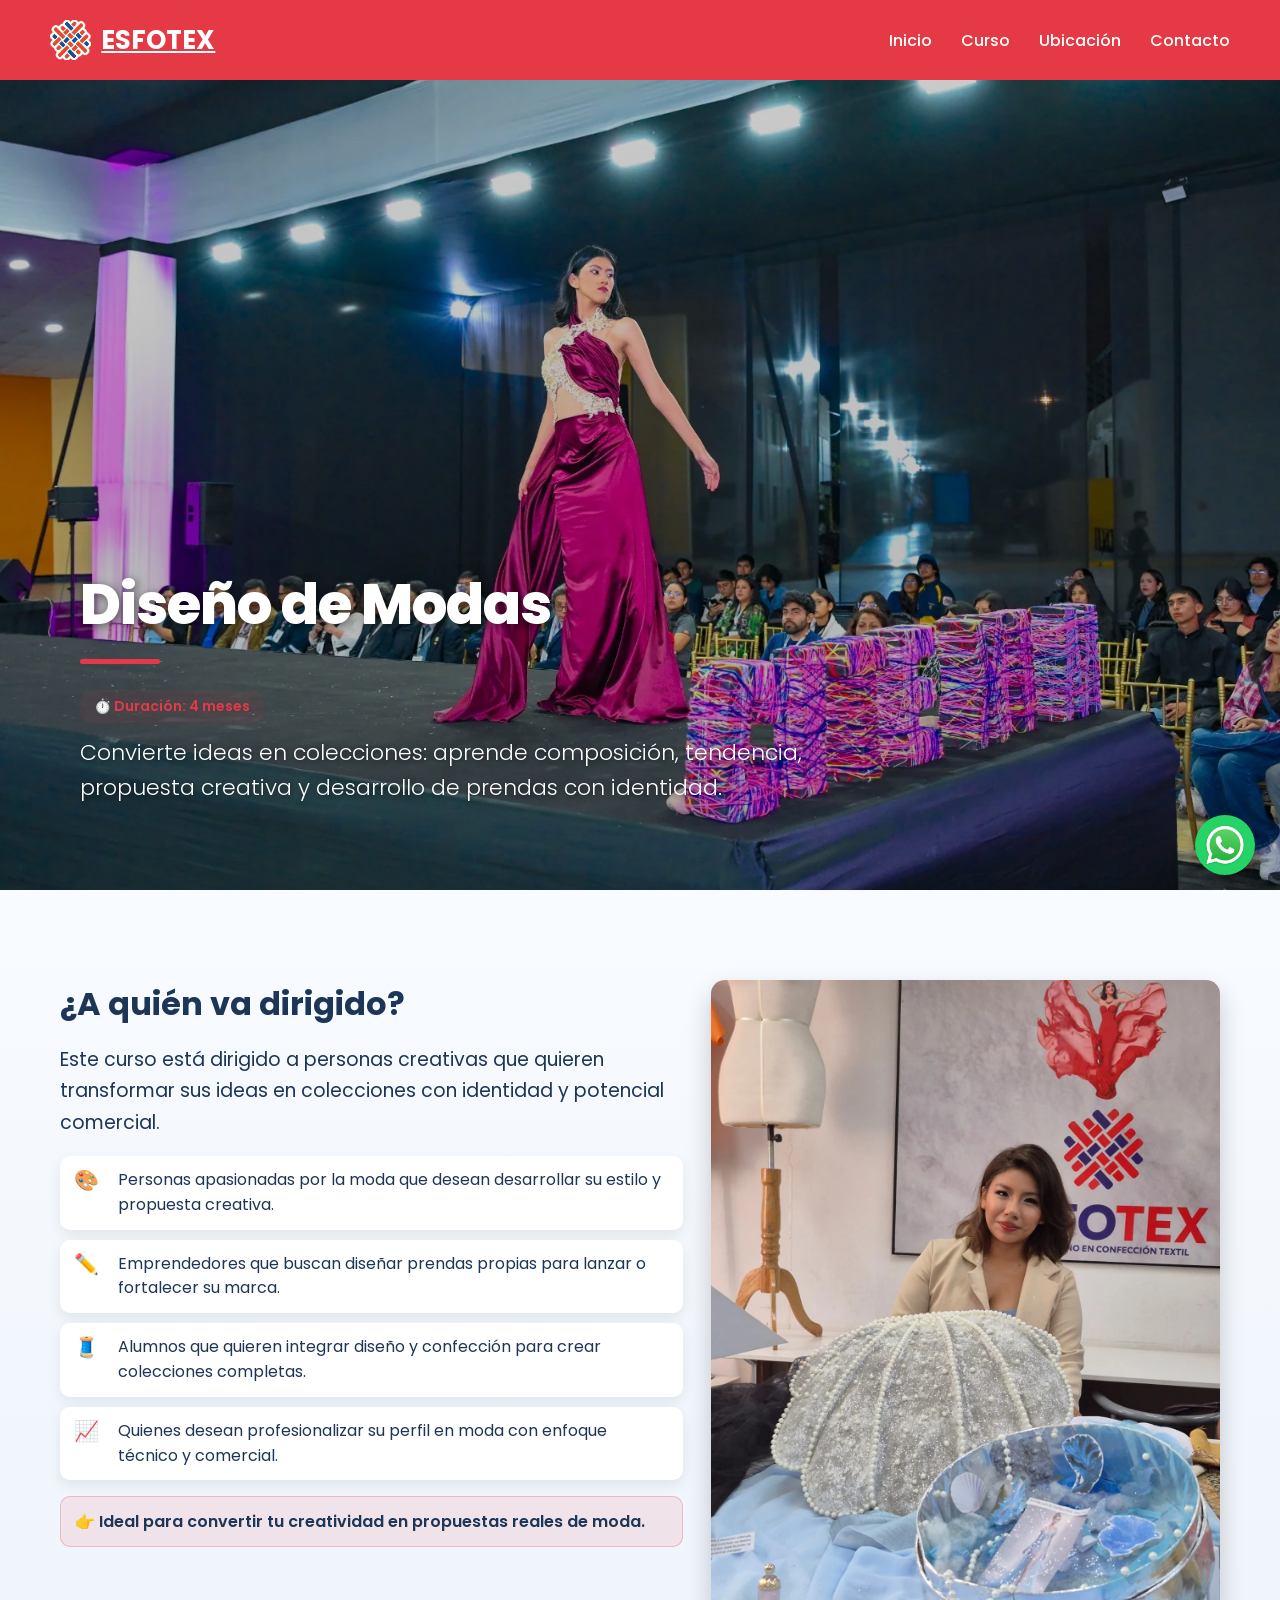
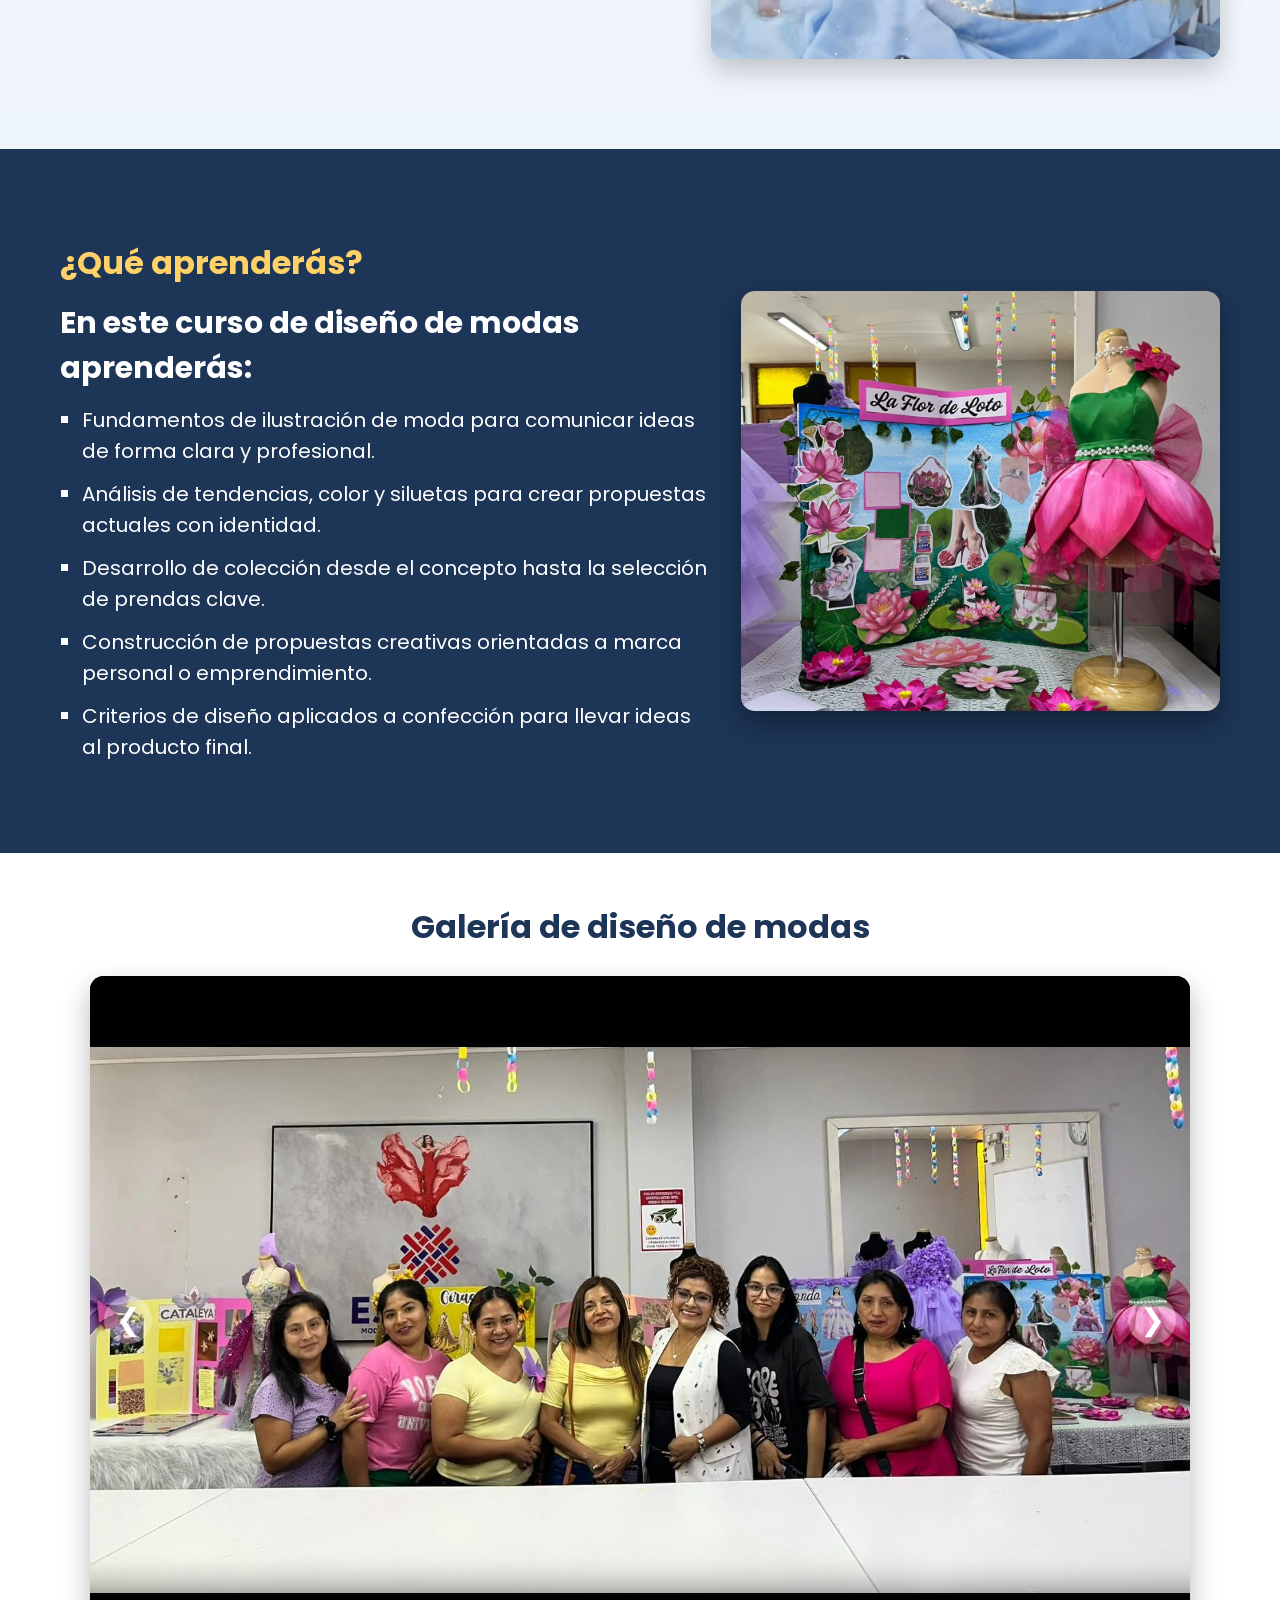
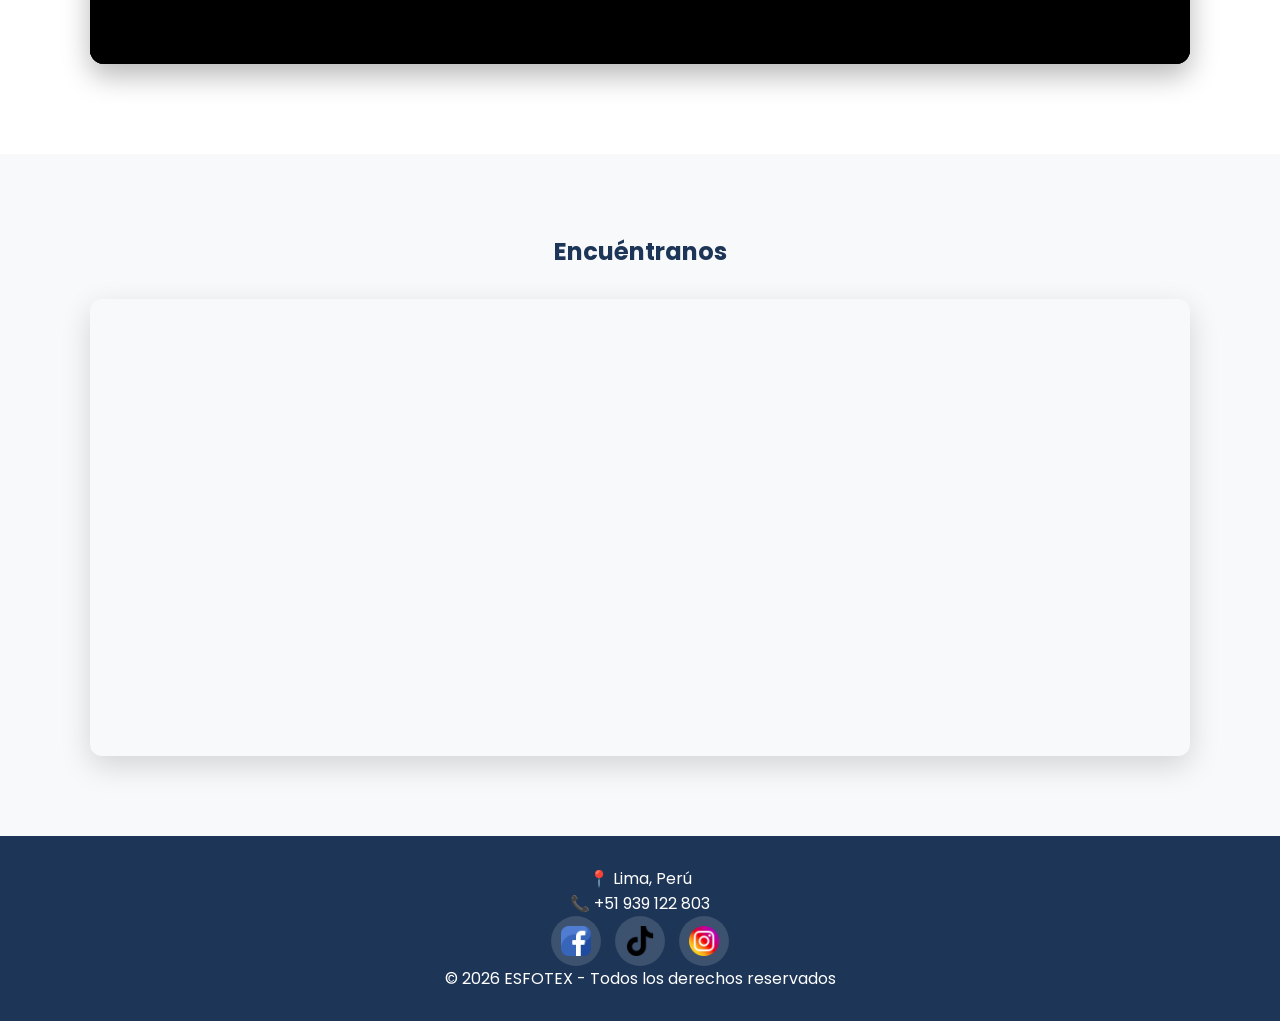
==== commit 8c70d77c: "Update HTML pages and styling" ====
--- a/DiseñoDeModas.html
+++ b/DiseñoDeModas.html
@@ -87,6 +87,7 @@
 <section id="hero" class="hero-large hero-course" style="background:linear-gradient(rgba(0,0,0,.2),rgba(0,0,0,.3)),url('img/diseño-portada.webp');background-size:cover;background-position:center;">
 	<div class="hero-course-copy">
 		<h1>Diseño de Modas</h1>
+		<span class="course-duration" style="font-size:14px;padding:6px 14px;margin-bottom:12px;">⏱️ Duración: 4 meses</span>
 		<p>Convierte ideas en colecciones: aprende composición, tendencia, propuesta creativa y desarrollo de prendas con identidad.</p>
 	</div>
 </section>
--- a/css/style.css
+++ b/css/style.css
@@ -921,6 +921,17 @@
 color:var(--azul);
 }
 
+.course-duration{
+display:inline-block;
+font-size:12px;
+font-weight:600;
+color:var(--rojo);
+background:rgba(230,57,70,0.08);
+padding:4px 10px;
+border-radius:12px;
+margin-top:6px;
+}
+
 .course-card h6{
 display:inline-flex;
 align-items:center;
@@ -1265,6 +1276,12 @@
 }
 
 /* WHATSAPP FLOAT */
+@keyframes whatsappPulse {
+0%{box-shadow:0 0 0 0 rgba(37,211,102,0.6);transform:scale(1);}
+70%{box-shadow:0 0 0 16px rgba(37,211,102,0);transform:scale(1.05);}
+100%{box-shadow:0 0 0 0 rgba(37,211,102,0);transform:scale(1);}
+}
+
 .whatsapp{
 position:fixed;
 bottom:25px;
@@ -1279,6 +1296,14 @@
 justify-content:center;
 text-decoration:none;
 box-shadow:0 2px 12px rgba(0,0,0,.3);
+animation:whatsappPulse 2s infinite;
+transition:transform .3s ease, background .3s ease;
+z-index:999;
+}
+
+.whatsapp:hover{
+transform:scale(1.12);
+background:#20ba5a;
 }
 
 .whatsapp img{
@@ -1295,8 +1320,10 @@
 }
 
 @media(max-width:768px){
-nav{display:none;flex-direction:column;background:white;position:absolute;top:80px;right:20px;padding:15px;border-radius:8px;box-shadow:0 8px 30px rgba(0,0,0,0.1);}
+nav{display:none;flex-direction:column;background:white;position:absolute;top:80px;right:20px;padding:15px;border-radius:8px;box-shadow:0 8px 30px rgba(0,0,0,0.15);min-width:200px;z-index:1000;}
 nav.active{display:flex;}
+nav a{color:var(--azul);margin:6px 0;padding:10px 14px;border-radius:6px;font-weight:600;display:block;}
+nav a:hover{color:var(--rojo);background:rgba(230,57,70,0.08);}
 .menu-toggle{display:block;}
 
 .hero-large{padding:20px 30px;}
@@ -1814,4 +1841,320 @@
     font-size: 13px;
     line-height: 1.4;
   }
+}
+
+/* TEMARIO SECTION ENRICHED ACCORDION */
+.temario-section{
+background:#f8fafc;
+padding:60px 20px;
+}
+.temario-section h2{
+color:var(--azul) !important;
+font-size:32px;
+font-weight:700;
+text-align:center;
+margin-bottom:8px;
+}
+.temario-section .section-copy{
+color:#475569 !important;
+font-size:16px;
+text-align:center;
+max-width:700px;
+margin:0 auto 32px;
+}
+.temario-grid{
+display:grid;
+grid-template-columns:repeat(auto-fill, minmax(310px, 1fr));
+gap:18px;
+max-width:1180px;
+margin:0 auto;
+align-items:start;
+}
+.temario-card{
+background:white;
+border:1.5px solid #e2e8f0;
+border-radius:14px;
+padding:16px 20px;
+box-shadow:0 4px 14px rgba(0,0,0,0.04);
+transition:border-color .25s ease, box-shadow .25s ease, transform .25s ease;
+}
+.temario-card:hover{
+border-color:var(--azul-claro);
+box-shadow:0 8px 22px rgba(29,53,87,0.1);
+transform:translateY(-2px);
+}
+.temario-card[open]{
+border-color:var(--rojo);
+box-shadow:0 10px 28px rgba(230,57,70,0.15);
+background:#ffffff;
+}
+.temario-card summary{
+font-weight:600;
+font-size:15px;
+color:var(--azul);
+cursor:pointer;
+list-style:none;
+display:flex;
+align-items:center;
+gap:12px;
+user-select:none;
+line-height:1.35;
+}
+.temario-card summary::-webkit-details-marker{
+display:none;
+}
+.temario-card summary::after{
+content:"▼";
+font-size:10px;
+margin-left:auto;
+color:var(--azul-claro);
+transition:transform .25s ease, color .25s ease;
+flex-shrink:0;
+}
+.temario-card[open] summary::after{
+transform:rotate(180deg);
+color:var(--rojo);
+}
+.temario-num{
+background:linear-gradient(135deg, var(--rojo) 0%, #d62839 100%);
+color:white;
+font-size:11px;
+font-weight:700;
+padding:4px 9px;
+border-radius:20px;
+white-space:nowrap;
+flex-shrink:0;
+letter-spacing:.3px;
+box-shadow:0 2px 6px rgba(230,57,70,0.3);
+}
+.temario-body{
+margin-top:14px;
+padding-top:12px;
+border-top:1px dashed #cbd5e1;
+font-size:13.5px;
+color:#334155;
+line-height:1.55;
+}
+.temario-subtitle{
+font-weight:700;
+color:var(--azul);
+margin-bottom:8px;
+font-size:14px;
+}
+.temario-body ul{
+padding-left:18px;
+margin:0;
+list-style-type:disc;
+}
+.temario-body li{
+margin-bottom:6px;
+color:#475569;
+}
+.temario-body li:last-child{
+margin-bottom:0;
+}
+
+/* ESPECIALIZACIONES CARROUSEL */
+.spec-carousel-wrapper{
+position:relative;
+max-width:1200px;
+margin:30px auto 0;
+padding:0 50px;
+}
+.spec-carousel-track{
+display:flex;
+gap:20px;
+overflow-x:auto;
+scroll-behavior:smooth;
+scroll-snap-type:x mandatory;
+padding:15px 5px;
+-webkit-overflow-scrolling:touch;
+scrollbar-width:thin;
+scrollbar-color:var(--rojo) #edf2f7;
+}
+.spec-carousel-track::-webkit-scrollbar{
+height:6px;
+}
+.spec-carousel-track::-webkit-scrollbar-track{
+background:#edf2f7;
+border-radius:10px;
+}
+.spec-carousel-track::-webkit-scrollbar-thumb{
+background:var(--rojo);
+border-radius:10px;
+}
+.spec-carousel-track .specialization-card{
+flex:0 0 calc(33.333% - 14px);
+scroll-snap-align:start;
+min-width:240px;
+background:white;
+padding-bottom:15px;
+border-radius:10px;
+overflow:hidden;
+}
+.spec-carousel-btn{
+position:absolute;
+top:50%;
+transform:translateY(-50%);
+width:42px;
+height:42px;
+border-radius:50%;
+background:var(--rojo);
+color:white;
+border:none;
+font-size:18px;
+cursor:pointer;
+z-index:10;
+display:flex;
+align-items:center;
+justify-content:center;
+box-shadow:0 4px 12px rgba(230,57,70,0.35);
+transition:all .25s ease;
+}
+.spec-carousel-btn:hover{
+background:var(--rojo-hover);
+transform:translateY(-50%) scale(1.1);
+}
+.spec-carousel-prev{
+left:2px;
+}
+.spec-carousel-next{
+right:2px;
+}
+@media (max-width:900px){
+.spec-carousel-track .specialization-card{
+flex:0 0 calc(50% - 10px);
+}
+}
+@media (max-width:600px){
+.spec-carousel-wrapper{
+padding:0 35px;
+}
+.spec-carousel-track .specialization-card{
+flex:0 0 calc(85% - 10px);
+min-width:210px;
+}
+.spec-carousel-btn{
+width:34px;
+height:34px;
+font-size:14px;
+}
+.spec-carousel-prev{left:0;}
+.spec-carousel-next{right:0;}
+}
+
+/* PROMO POPUP MODAL */
+.promo-modal{
+position:fixed;
+top:0;
+left:0;
+width:100%;
+height:100%;
+display:flex;
+align-items:center;
+justify-content:center;
+z-index:2000;
+opacity:0;
+visibility:hidden;
+transition:opacity .35s ease, visibility .35s ease;
+padding:20px;
+}
+.promo-modal.is-active{
+opacity:1;
+visibility:visible;
+}
+.promo-modal-overlay{
+position:absolute;
+top:0;
+left:0;
+width:100%;
+height:100%;
+background:rgba(0,0,0,0.65);
+backdrop-filter:blur(3px);
+}
+.promo-modal-content{
+position:relative;
+background:white;
+width:100%;
+max-width:440px;
+border-radius:16px;
+overflow:hidden;
+box-shadow:0 20px 50px rgba(0,0,0,0.3);
+z-index:10;
+transform:scale(0.9);
+transition:transform .35s cubic-bezier(0.175, 0.885, 0.32, 1.275);
+text-align:center;
+}
+.promo-modal.is-active .promo-modal-content{
+transform:scale(1);
+}
+.promo-modal-close{
+position:absolute;
+top:12px;
+right:12px;
+width:32px;
+height:32px;
+border-radius:50%;
+background:rgba(0,0,0,0.5);
+color:white;
+border:none;
+font-size:20px;
+cursor:pointer;
+display:flex;
+align-items:center;
+justify-content:center;
+z-index:20;
+transition:background .2s ease;
+}
+.promo-modal-close:hover{
+background:var(--rojo);
+}
+.promo-modal-header{
+background:linear-gradient(135deg, var(--azul) 0%, #0d1b2a 100%);
+padding:24px 20px 18px;
+color:white;
+position:relative;
+}
+.promo-modal-badge{
+display:inline-block;
+background:var(--rojo);
+color:white;
+font-size:11px;
+font-weight:700;
+padding:4px 12px;
+border-radius:20px;
+letter-spacing:.5px;
+margin-bottom:8px;
+box-shadow:0 4px 10px rgba(230,57,70,0.4);
+}
+.promo-modal-img{
+width:100%;
+max-height:220px;
+object-fit:cover;
+border-bottom:3px solid var(--rojo);
+margin-top:10px;
+}
+.promo-modal-body{
+padding:24px 22px;
+}
+.promo-modal-body h3{
+font-size:20px;
+color:var(--azul);
+margin-bottom:10px;
+line-height:1.3;
+}
+.promo-modal-body p{
+font-size:14px;
+color:#4a5568;
+margin-bottom:20px;
+line-height:1.5;
+}
+.promo-modal-cta{
+display:block;
+width:100%;
+text-align:center;
+font-size:15px;
+font-weight:700;
+padding:12px 20px;
+border-radius:10px;
 }
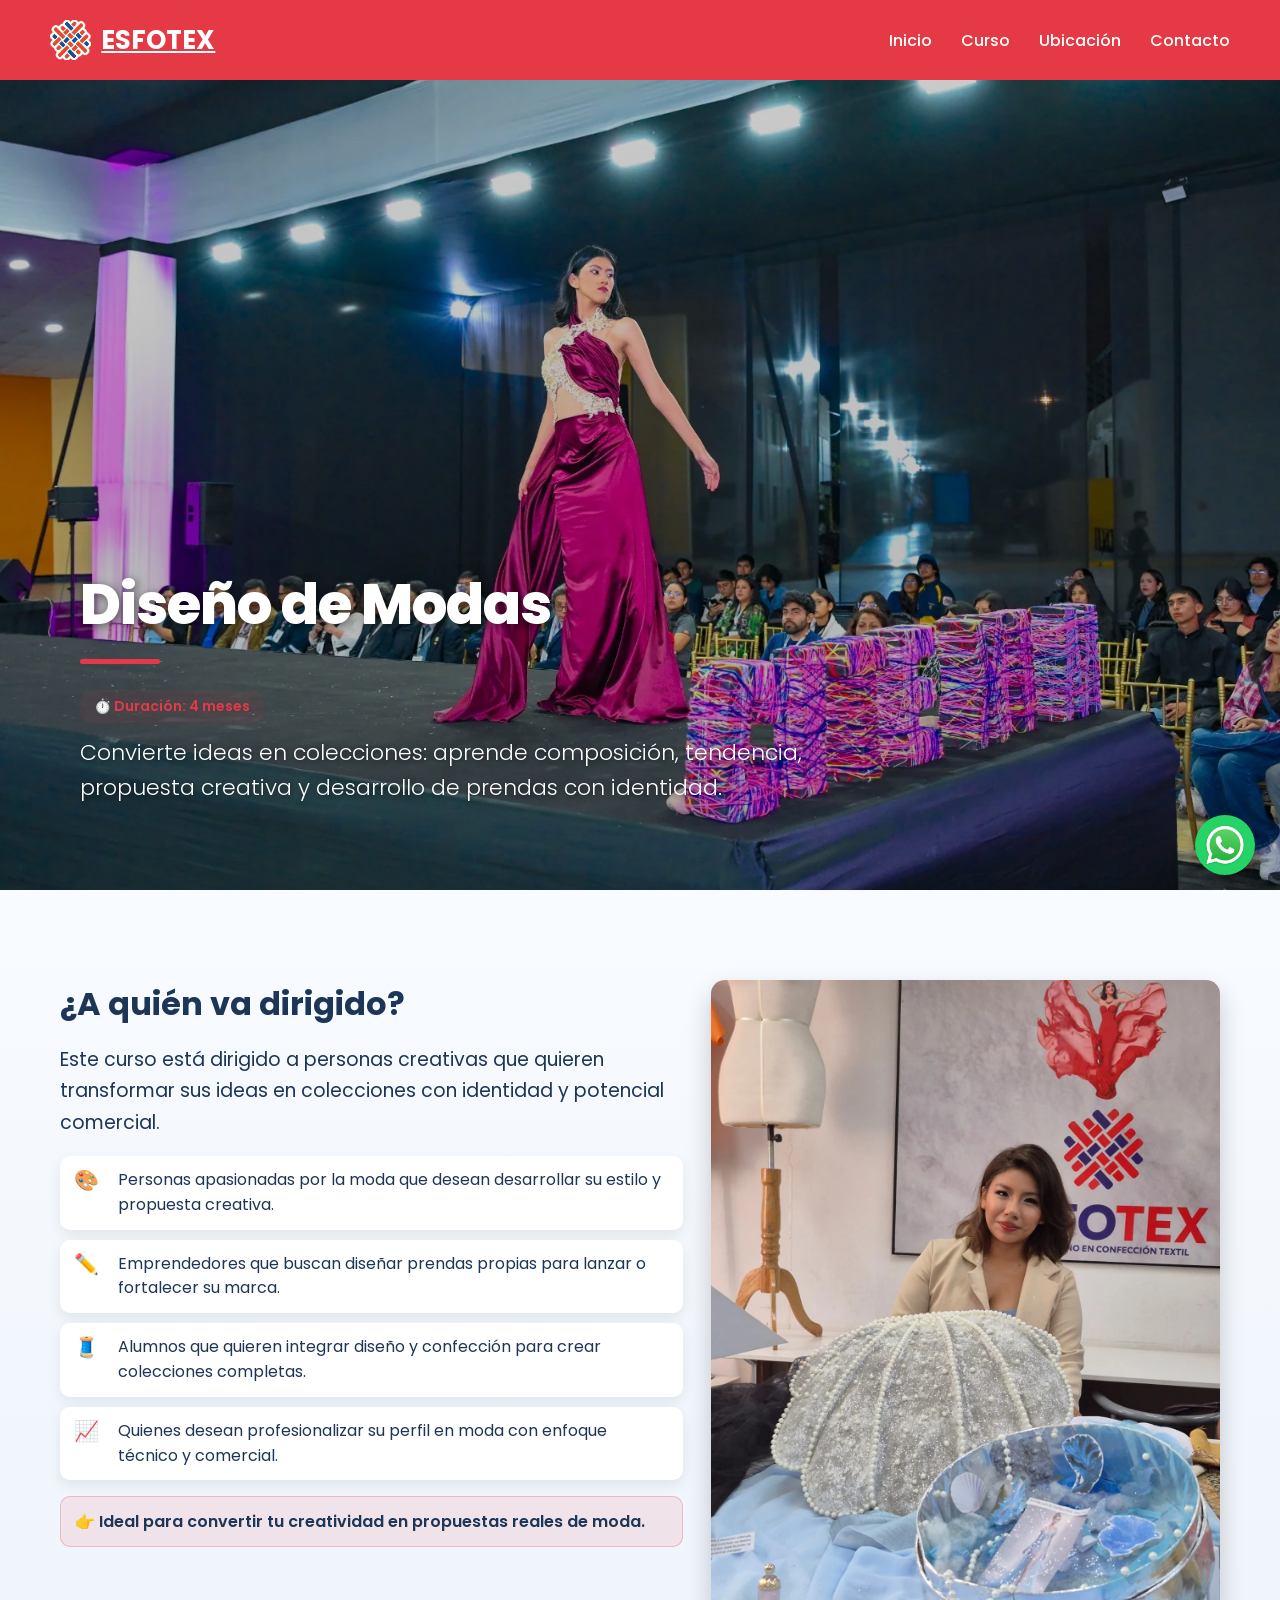
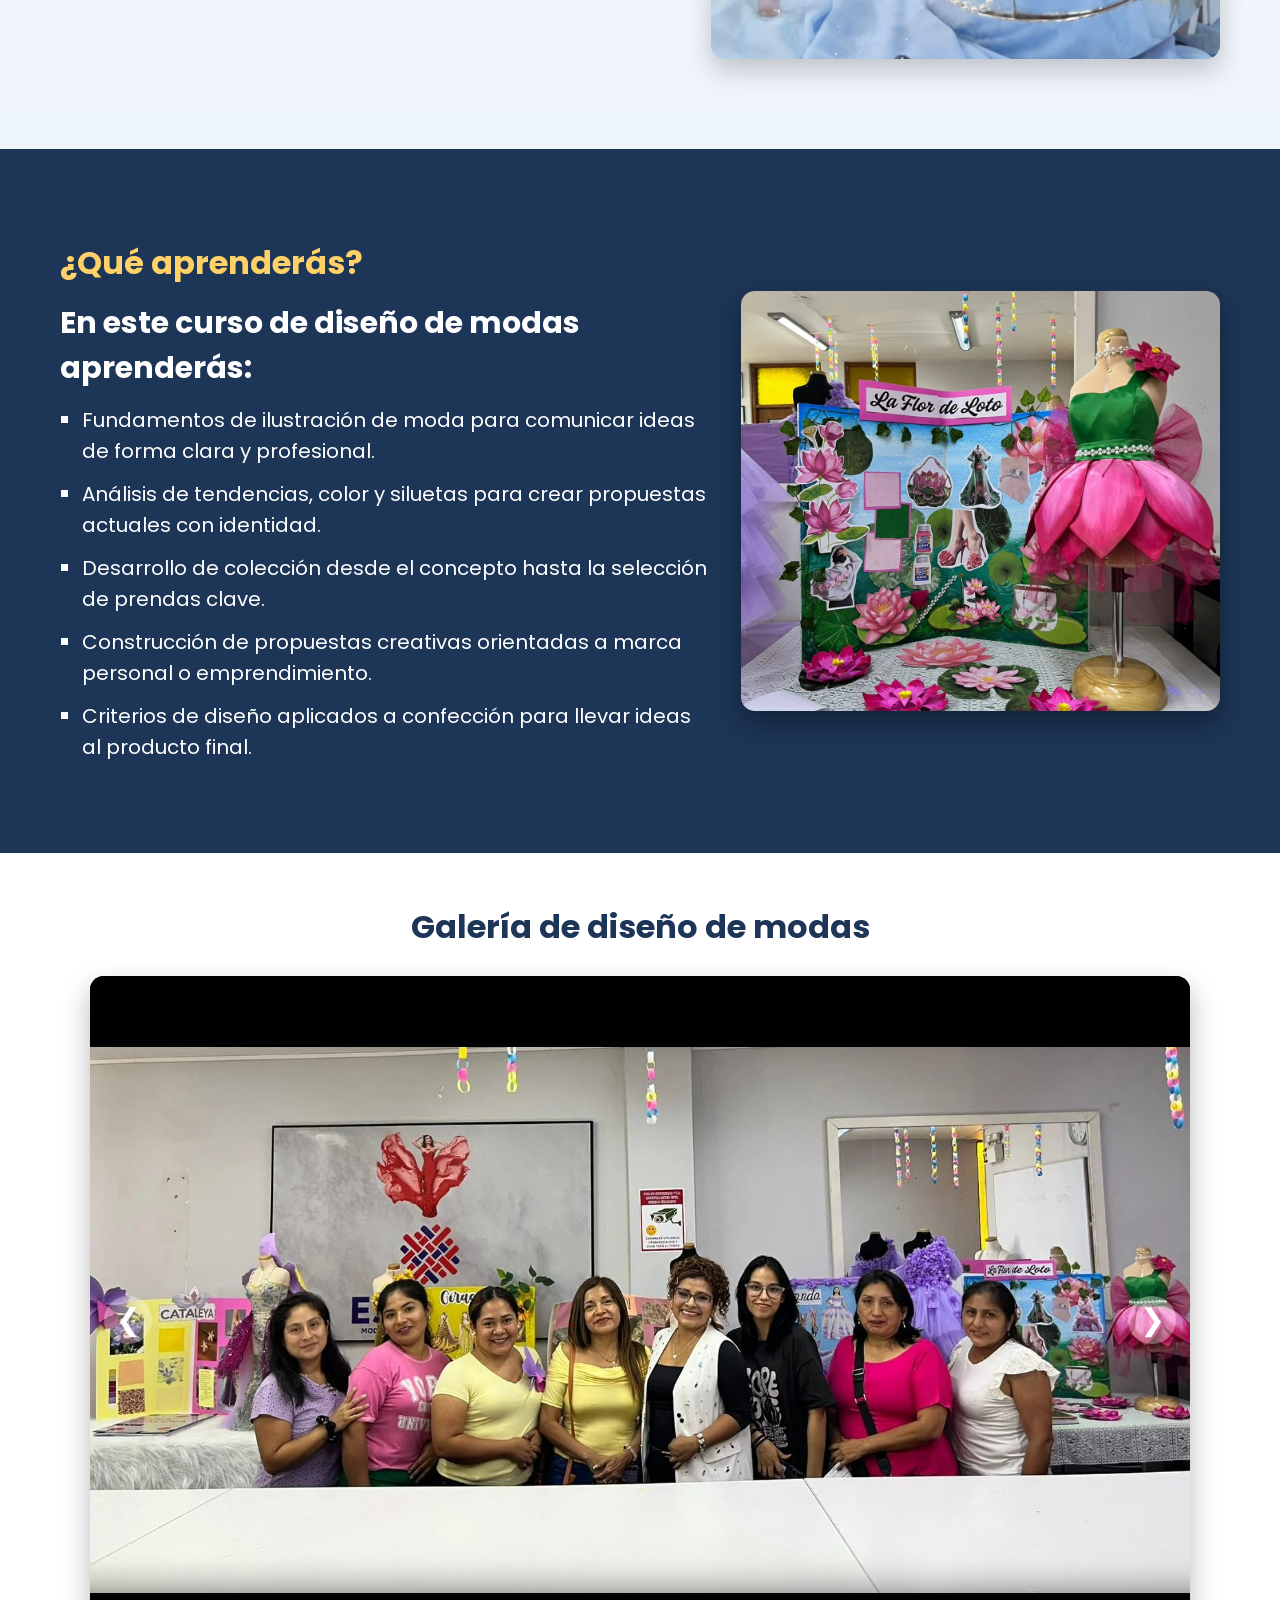
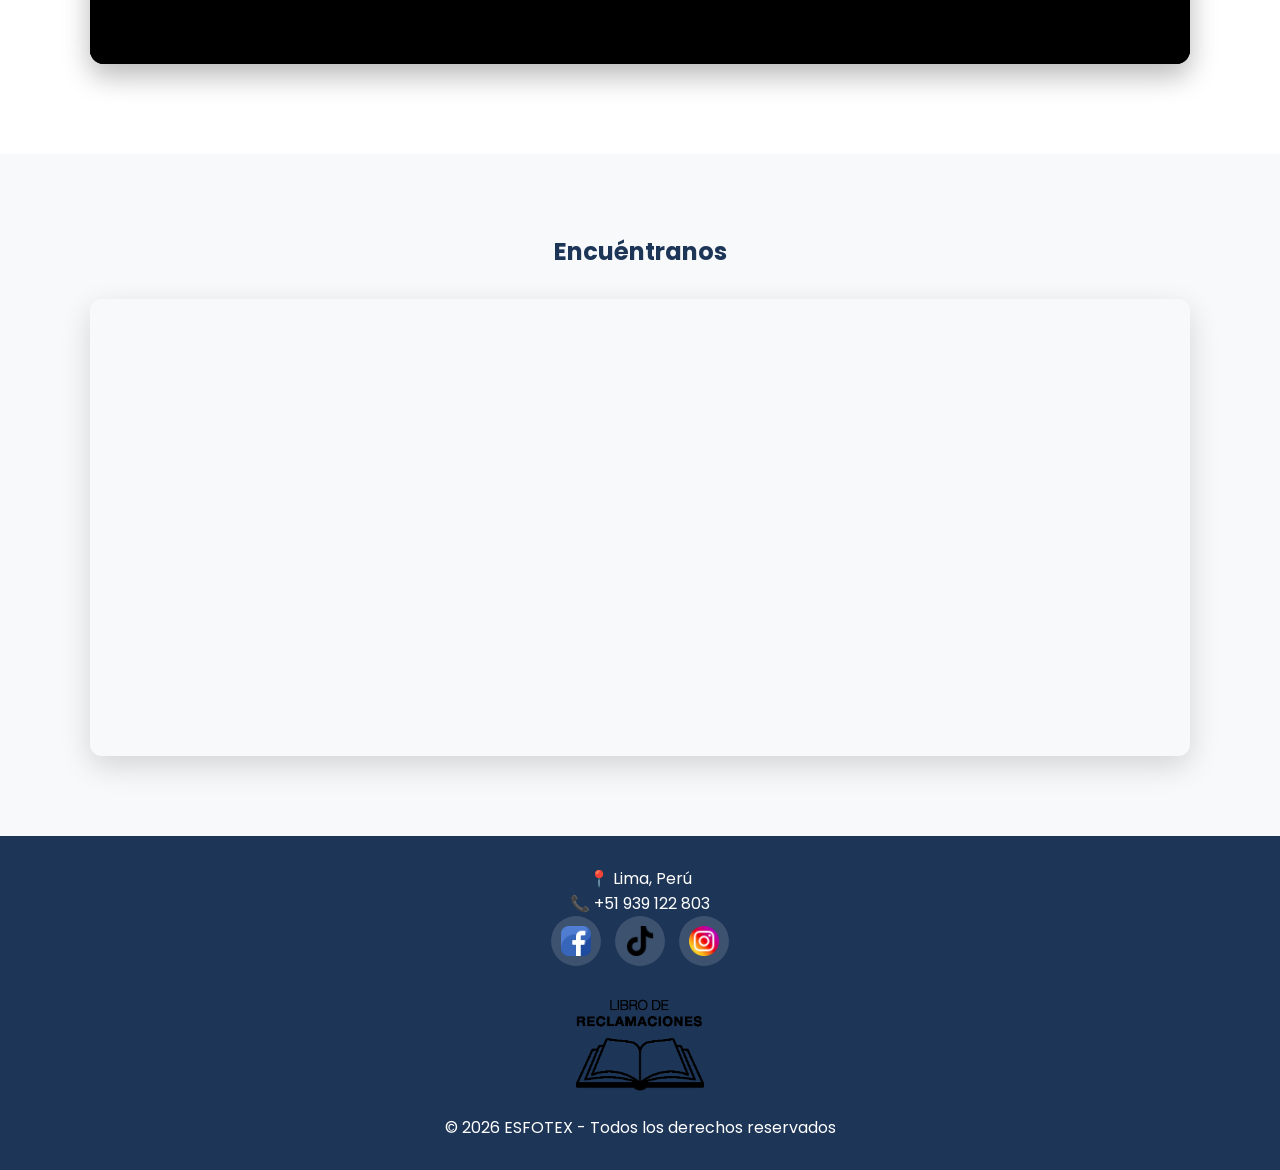
==== commit 6246bb1c: "Update content and add Libro de Reclamaciones page" ====
--- a/DiseñoDeModas.html
+++ b/DiseñoDeModas.html
@@ -159,6 +159,11 @@
 			<img src="img/Ig_ico.webp" alt="Instagram" loading="lazy" decoding="async">
 		</a>
 	</div>
+	<div class="footer-claims">
+		<a href="LibroDeReclamaciones.html" aria-label="Libro de Reclamaciones">
+			<img src="img/reclamaciones.webp" alt="Libro de Reclamaciones" loading="lazy" decoding="async">
+		</a>
+	</div>
 	<p>© 2026 ESFOTEX - Todos los derechos reservados</p>
 </footer>
 
--- a/css/style.css
+++ b/css/style.css
@@ -2157,4 +2157,140 @@
 font-weight:700;
 padding:12px 20px;
 border-radius:10px;
+}
+
+/* RECLAMACIONES SECTION */
+.reclamaciones-section{
+background:#f8fafc;
+padding:50px 20px 80px;
+}
+.reclamaciones-container{
+max-width:960px;
+margin:0 auto;
+background:white;
+padding:40px;
+border-radius:16px;
+box-shadow:0 10px 30px rgba(0,0,0,0.06);
+border:1px solid #e2e8f0;
+}
+.reclamaciones-header-info{
+border-bottom:2px solid var(--rojo);
+padding-bottom:20px;
+margin-bottom:30px;
+}
+.reclamaciones-header-info h2{
+color:var(--azul);
+font-size:26px;
+font-weight:700;
+margin-bottom:5px;
+}
+.reclamaciones-leyenda{
+font-size:12.5px;
+color:#64748b;
+line-height:1.5;
+margin-top:10px;
+background:#f1f5f9;
+padding:10px 14px;
+border-radius:8px;
+}
+.reclamacion-block{
+border:1px solid #cbd5e1;
+border-radius:12px;
+padding:24px;
+margin-bottom:25px;
+background:#fafafa;
+}
+.reclamacion-block legend{
+font-weight:700;
+font-size:15px;
+color:var(--azul);
+padding:0 10px;
+background:white;
+border-radius:6px;
+border:1px solid #cbd5e1;
+}
+.form-group-grid{
+display:grid;
+grid-template-columns:repeat(auto-fit, minmax(240px, 1fr));
+gap:16px;
+margin-bottom:12px;
+}
+.form-field{
+display:flex;
+flex-direction:column;
+margin-bottom:12px;
+}
+.form-field label{
+font-size:13px;
+font-weight:600;
+color:#334155;
+margin-bottom:6px;
+}
+.form-field input[type="text"],
+.form-field input[type="email"],
+.form-field input[type="tel"],
+.form-field input[type="number"],
+.form-field select,
+.form-field textarea{
+padding:10px 14px;
+border:1px solid #cbd5e1;
+border-radius:8px;
+font-size:14px;
+font-family:inherit;
+transition:border-color .2s ease, box-shadow .2s ease;
+background:white;
+}
+.form-field input:focus,
+.form-field select:focus,
+.form-field textarea:focus{
+outline:none;
+border-color:var(--azul-claro);
+box-shadow:0 0 0 3px rgba(69,123,157,0.15);
+}
+.radio-group{
+display:flex;
+gap:20px;
+align-items:center;
+margin-top:6px;
+}
+.radio-group label{
+font-weight:500;
+cursor:pointer;
+display:flex;
+align-items:center;
+gap:6px;
+font-size:14px;
+}
+.radio-group-cards{
+display:grid;
+grid-template-columns:repeat(auto-fit, minmax(280px, 1fr));
+gap:12px;
+margin-top:8px;
+}
+.radio-card{
+background:white;
+border:1px solid #cbd5e1;
+padding:12px 16px;
+border-radius:8px;
+display:flex;
+align-items:flex-start;
+gap:10px;
+cursor:pointer;
+font-size:13px;
+transition:border-color .2s ease;
+}
+.radio-card input{
+margin-top:3px;
+}
+.radio-card:hover{
+border-color:var(--azul-claro);
+}
+
+@media(max-width:768px){
+.reclamaciones-container{
+padding:22px 16px;
+}
+.reclamacion-block{
+padding:16px 12px;
+}
 }
